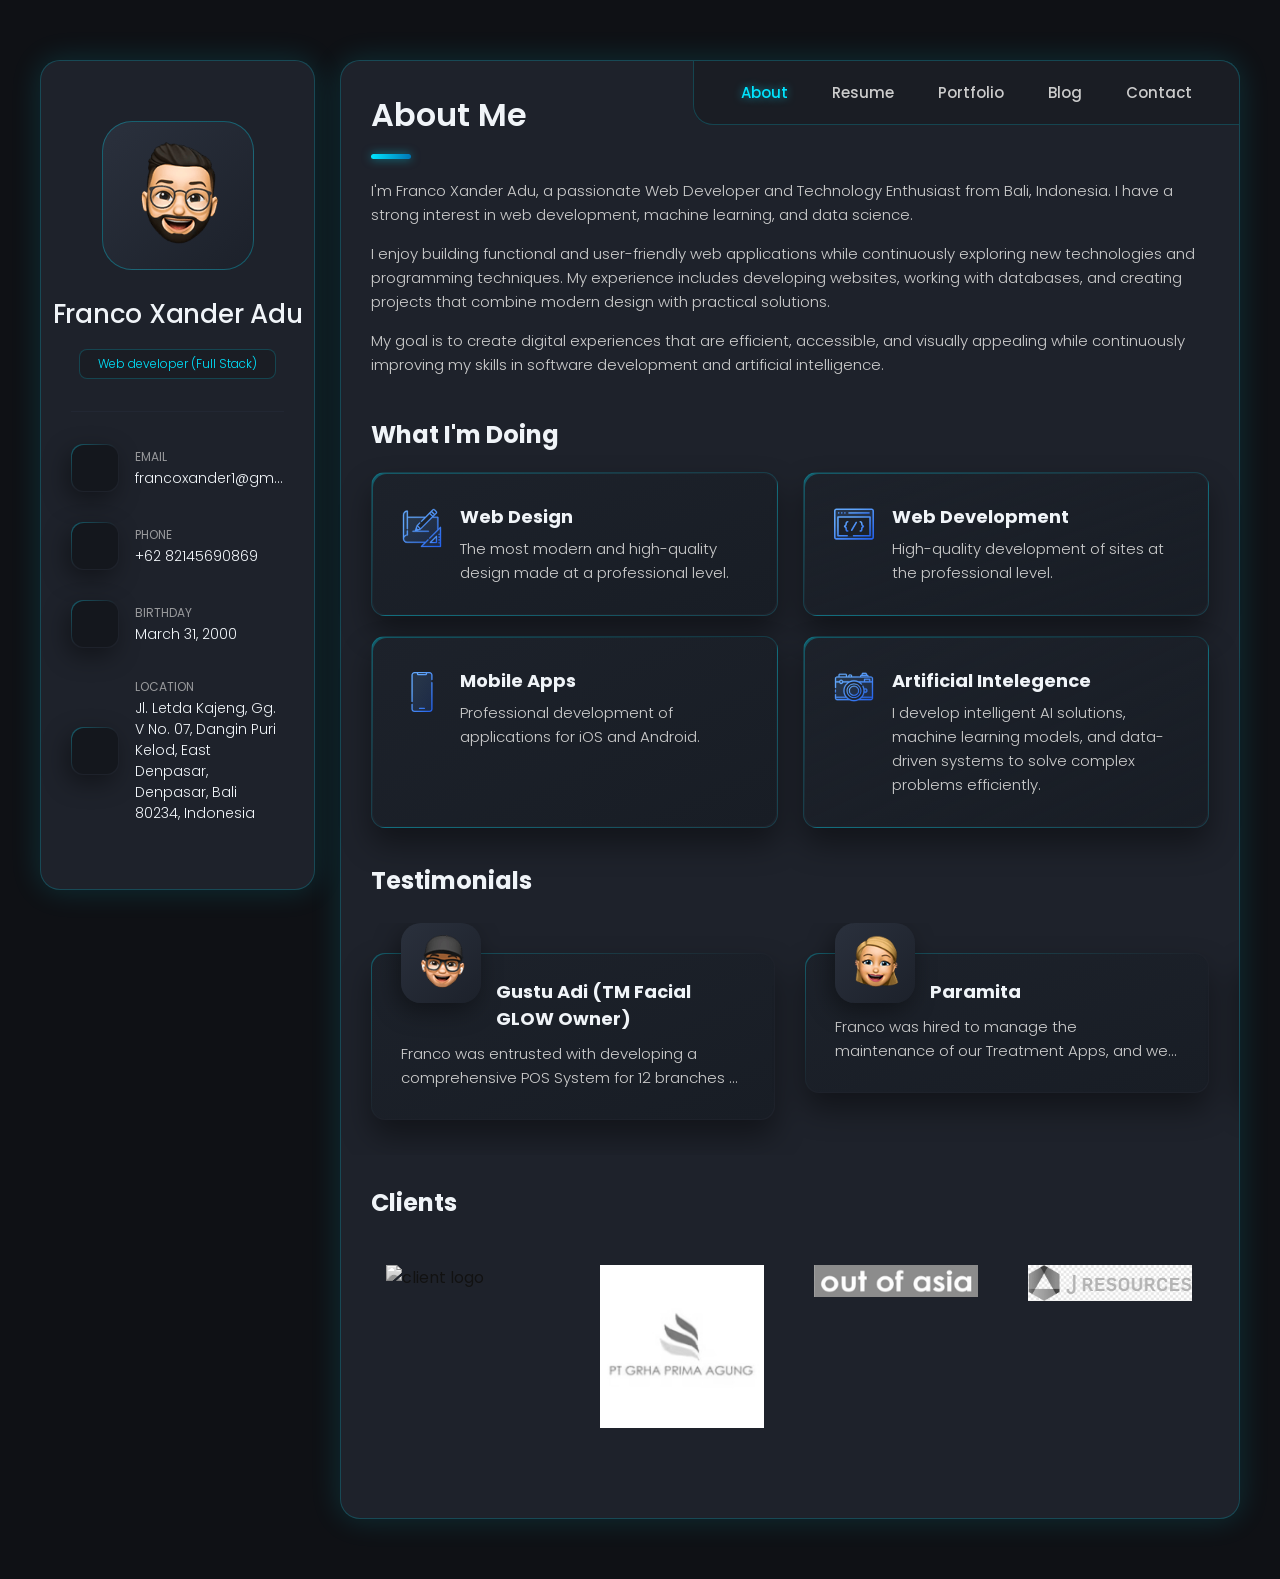
==== index.html @ e00978de "Update Update" ====
<!DOCTYPE html>
<html lang="en">

<head>
  <meta charset="UTF-8">
  <meta http-equiv="X-UA-Compatible" content="IE=edge">
  <meta name="viewport" content="width=device-width, initial-scale=1.0">
  <title>Franco Xander - Personal Portfolio</title>

  <!--
    - favicon
  -->
  <link rel="shortcut icon" href="./assets/images/logo.ico" type="image/x-icon">

  <!--
    - custom css link
  -->
  <link rel="stylesheet" href="./assets/css/style.css">

  <!--
    - google font link
  -->
  <link rel="preconnect" href="https://fonts.googleapis.com">
  <link rel="preconnect" href="https://fonts.gstatic.com" crossorigin>
  <link href="https://fonts.googleapis.com/css2?family=Poppins:wght@300;400;500;600&display=swap" rel="stylesheet">
</head>

<body>

    <!--
      - #MAIN
    -->

    <main>

        <!--
          - #SIDEBAR
        -->

        <aside class="sidebar" data-sidebar>

            <div class="sidebar-info">

                <figure class="avatar-box">
                    <img src="./assets/images/my-avatar.png" alt="Franco Xander Adu" width="80">
                </figure>

                <div class="info-content">
                    <h1 class="name" title="Richard hanrick">Franco Xander Adu</h1>

                    <p class="title">Web developer (Full Stack)</p>
                </div>

                <button class="info_more-btn" data-sidebar-btn>
                    <span>Show Contacts</span>

                    <ion-icon name="chevron-down"></ion-icon>
                </button>

            </div>

            <div class="sidebar-info_more">

                <div class="separator"></div>

                <ul class="contacts-list">

                    <li class="contact-item">

                        <div class="icon-box">
                            <ion-icon name="mail-outline"></ion-icon>
                        </div>

                        <div class="contact-info">
                            <p class="contact-title">Email</p>

                            <a href="mailto:francoxander1@gmail.com" class="contact-link">francoxander1@gmail.com</a>
                        </div>

                    </li>

                    <li class="contact-item">

                        <div class="icon-box">
                            <ion-icon name="phone-portrait-outline"></ion-icon>
                        </div>

                        <div class="contact-info">
                            <p class="contact-title">Phone</p>

                            <a href="tel:+6282145690869" class="contact-link">+62 82145690869</a>
                        </div>

                    </li>

                    <li class="contact-item">

                        <div class="icon-box">
                            <ion-icon name="calendar-outline"></ion-icon>
                        </div>

                        <div class="contact-info">
                            <p class="contact-title">Birthday</p>

                            <time datetime="2000-03-31">March 31, 2000</time>
                        </div>

                    </li>

                    <li class="contact-item">

                        <div class="icon-box">
                            <ion-icon name="location-outline"></ion-icon>
                        </div>

                        <div class="contact-info">
                            <p class="contact-title">Location</p>

                            <address>Jl. Letda Kajeng, Gg. V No. 07, Dangin Puri Kelod, East Denpasar, Denpasar, Bali 80234, Indonesia</address>
                        </div>

                    </li>

                </ul>

                <div class="separator"></div>

                <ul class="social-list">

                    <li class="social-item">
                        <a href="https://www.facebook.com/Franco Adu" class="social-link" target="_blank">
                            <ion-icon name="logo-facebook"></ion-icon>
                        </a>
                    </li>

                    <li class="social-item">
                        <a href="https://www.instagram.com/franco.xander" class="social-link" target="_blank">
                            <ion-icon name="logo-instagram"></ion-icon>
                        </a>
                    </li>

                </ul>

            </div>

        </aside>





        <!--
          - #main-content
        -->

        <div class="main-content">

            <!--
              - #NAVBAR
            -->

            <nav class="navbar">

                <ul class="navbar-list">

                    <li class="navbar-item">
                        <button class="navbar-link  active" data-nav-link>About</button>
                    </li>

                    <li class="navbar-item">
                        <button class="navbar-link" data-nav-link>Resume</button>
                    </li>

                    <li class="navbar-item">
                        <button class="navbar-link" data-nav-link>Portfolio</button>
                    </li>

                    <li class="navbar-item">
                        <button class="navbar-link" data-nav-link>Blog</button>
                    </li>

                    <li class="navbar-item">
                        <button class="navbar-link" data-nav-link>Contact</button>
                    </li>

                </ul>

            </nav>





            <!--
              - #ABOUT
            -->

            <article class="about  active" data-page="about">

                <header>
                    <h2 class="h2 article-title">About me</h2>
                </header>

                <section class="about-text">
                    <p>
                        I'm Franco Xander Adu, a passionate Web Developer and Technology Enthusiast from Bali, Indonesia.
                        I have a strong interest in web development, machine learning, and data science.
                    </p>

                    <p>
                        I enjoy building functional and user-friendly web applications while continuously exploring new technologies and programming techniques.
                        My experience includes developing websites, working with databases, and creating projects that combine modern design with practical solutions.
                    </p>

                    <p>
                        My goal is to create digital experiences that are efficient, accessible, and visually appealing
                        while continuously improving my skills in software development and artificial intelligence.
                    </p>
                </section>


                <!--
                  - service
                -->

                <section class="service">

                    <h3 class="h3 service-title">What i'm doing</h3>

                    <ul class="service-list">

                        <li class="service-item">

                            <div class="service-icon-box">
                                <img src="./assets/images/icon-design.svg
                " alt="design icon" width="40">
                            </div>

                            <div class="service-content-box">
                                <h4 class="h4 service-item-title">Web design</h4>

                                <p class="service-item-text">
                                    The most modern and high-quality design made at a professional level.
                                </p>
                            </div>

                        </li>

                        <li class="service-item">

                            <div class="service-icon-box">
                                <img src="./assets/images/icon-dev.svg" alt="Web development icon" width="40">
                            </div>

                            <div class="service-content-box">
                                <h4 class="h4 service-item-title">Web development</h4>

                                <p class="service-item-text">
                                    High-quality development of sites at the professional level.
                                </p>
                            </div>

                        </li>

                        <li class="service-item">

                            <div class="service-icon-box">
                                <img src="./assets/images/icon-app.svg" alt="mobile app icon" width="40">
                            </div>

                            <div class="service-content-box">
                                <h4 class="h4 service-item-title">Mobile apps</h4>

                                <p class="service-item-text">
                                    Professional development of applications for iOS and Android.
                                </p>
                            </div>

                        </li>

                        <li class="service-item">

                            <div class="service-icon-box">
                                <img src="./assets/images/icon-photo.svg" alt="camera icon" width="40">
                            </div>

                            <div class="service-content-box">
                                <h4 class="h4 service-item-title">Artificial Intelegence</h4>

                                <p class="service-item-text">
                                    I develop intelligent AI solutions, machine learning models, and data-driven systems to solve complex problems efficiently.
                                </p>
                            </div>

                        </li>

                    </ul>

                </section>


                <!--
                  - testimonials
                -->

                <section class="testimonials">

                    <h3 class="h3 testimonials-title">Testimonials</h3>

                    <ul class="testimonials-list has-scrollbar">

                        <li class="testimonials-item">
                            <div class="content-card" data-testimonials-item>

                                <figure class="testimonials-avatar-box">
                                    <img src="./assets/images/avatar-1.png" alt="Gustu Adi" width="60" data-testimonials-avatar>
                                </figure>

                                <h4 class="h4 testimonials-item-title" data-testimonials-title>Gustu Adi (TM Facial GLOW Owner)</h4>

                                <div class="testimonials-text" data-testimonials-text>
                                    <p>
                                        Franco was entrusted with developing a comprehensive POS System for 12 branches of TM Facial Glow and Treatme.
                                        He successfully delivered an integrated solution covering sales transactions, financial reporting, employee management, and inventory control.
                                        The system significantly improved our operational efficiency, streamlined business processes, and provided better visibility into company performance.
                                        His technical expertise, attention to detail, and commitment to understanding our business requirements made the entire development process smooth and successful.
                                    </p>
                                </div>

                            </div>
                        </li>

                        <li class="testimonials-item">
                            <div class="content-card" data-testimonials-item>

                                <figure class="testimonials-avatar-box">
                                    <img src="./assets/images/avatar-2.png" alt="Paramita" width="60" data-testimonials-avatar>
                                </figure>

                                <h4 class="h4 testimonials-item-title" data-testimonials-title>Paramita</h4>

                                <div class="testimonials-text" data-testimonials-text>
                                    <p>
                                        Franco was hired to manage the maintenance of our Treatment Apps,
                                        and we were thoroughly impressed with his performance. He possesses extensive technical expertise and
                                        remains deeply attentive to the specific needs of his clients. Beyond routine upkeep, Franco proactively optimizes system performance, ensures high availability, and resolves issues with remarkable speed. His dedication, clear communication,
                                        and meticulous attention to detail make him an exceptional partner for any software maintenance project.
                                    </p>
                                </div>

                            </div>
                        </li>

                        <li class="testimonials-item">
                            <div class="content-card" data-testimonials-item>

                                <figure class="testimonials-avatar-box">
                                    <img src="./assets/images/avatar-3.png" alt="Emily evans" width="60" data-testimonials-avatar>
                                </figure>

                                <h4 class="h4 testimonials-item-title" data-testimonials-title>Emily evans</h4>

                                <div class="testimonials-text" data-testimonials-text>
                                    <p>
                                        Richard was hired to create a corporate identity. We were very pleased with the work done. She has a
                                        lot of experience
                                        and is very concerned about the needs of client. Lorem ipsum dolor sit amet, ullamcous cididt
                                        consectetur adipiscing
                                        elit, seds do et eiusmod tempor incididunt ut laborels dolore magnarels alia.
                                    </p>
                                </div>

                            </div>
                        </li>

                        <li class="testimonials-item">
                            <div class="content-card" data-testimonials-item>

                                <figure class="testimonials-avatar-box">
                                    <img src="./assets/images/avatar-4.png" alt="Henry william" width="60" data-testimonials-avatar>
                                </figure>

                                <h4 class="h4 testimonials-item-title" data-testimonials-title>Henry william</h4>

                                <div class="testimonials-text" data-testimonials-text>
                                    <p>
                                        Richard was hired to create a corporate identity. We were very pleased with the work done. She has a
                                        lot of experience
                                        and is very concerned about the needs of client. Lorem ipsum dolor sit amet, ullamcous cididt
                                        consectetur adipiscing
                                        elit, seds do et eiusmod tempor incididunt ut laborels dolore magnarels alia.
                                    </p>
                                </div>

                            </div>
                        </li>

                    </ul>

                </section>


                <!--
                  - testimonials modal
                -->

                <div class="modal-container" data-modal-container>

                    <div class="overlay" data-overlay></div>

                    <section class="testimonials-modal">

                        <button class="modal-close-btn" data-modal-close-btn>
                            <ion-icon name="close-outline"></ion-icon>
                        </button>

                        <div class="modal-img-wrapper">
                            <figure class="modal-avatar-box">
                                <img src="./assets/images/avatar-1.png" alt="Daniel lewis" width="80" data-modal-img>
                            </figure>

                            <img src="./assets/images/icon-quote.svg" alt="quote icon">
                        </div>

                        <div class="modal-content">

                            <h4 class="h3 modal-title" data-modal-title>Daniel lewis</h4>

                            <time datetime="2025-01-01">01 January, 2025</time>

                            <div data-modal-text>
                                <p>
                                    Richard was hired to create a corporate identity. We were very pleased with the work done. She has a
                                    lot of experience
                                    and is very concerned about the needs of client. Lorem ipsum dolor sit amet, ullamcous cididt
                                    consectetur adipiscing
                                    elit, seds do et eiusmod tempor incididunt ut laborels dolore magnarels alia.
                                </p>
                            </div>

                        </div>

                    </section>

                </div>


                <!--
                  - clients
                -->

                <section class="clients">

                    <h3 class="h3 clients-title">Clients</h3>

                    <ul class="clients-list has-scrollbar">

                        <li class="clients-item">
                            <a href="#">
                                <img src="./assets/images/TMfacialglow.JPEG" alt="client logo">
                            </a>
                        </li>

                        <li class="clients-item">
                            <a href="#">
                                <img src="./assets/images/PTgrhaprimaagung.jpg" alt="client logo">
                            </a>
                        </li>

                        <li class="clients-item">
                            <a href="#">
                                <img src="./assets/images/PToutofasia.jpeg" alt="client logo">
                            </a>
                        </li>

                        <li class="clients-item">
                            <a href="#">
                                <img src="./assets/images/PTJresources.png" alt="client logo">
                            </a>
                        </li>

                        <li class="clients-item">
                            <a href="#">
                                <img src="./assets/images/tugulogo.jpg" alt="client logo">
                            </a>
                        </li>

                        <li class="clients-item">
                            <a href="#">
                                <img src="./assets/images/Daikin-Logo.png" alt="client logo">
                            </a>
                        </li>

                    </ul>

                </section>

            </article>





            <!--
              - #RESUME
            -->

            <article class="resume" data-page="resume">

                <header>
                    <h2 class="h2 article-title">Resume</h2>
                </header>

                <section class="timeline">

                    <div class="title-wrapper">
                        <div class="icon-box">
                            <ion-icon name="book-outline"></ion-icon>
                        </div>

                        <h3 class="h3">Education</h3>
                    </div>

                    <ol class="timeline-list">

                        <li class="timeline-item">

                            <h4 class="h4 timeline-item-title">Udayana University</h4>

                            <span>2025 — Present</span>

                            <p class="timeline-text">
                                Currently pursuing a Master's Degree in Information Systems and Computer Management
                                at the Faculty of Electrical Engineering, Udayana University. The program focuses on
                                advanced studies in Artificial Intelligence, Data Management, Cybersecurity,
                                Information System Design, Digital Image Processing, Information Technology Audit,
                                and other emerging technologies to address modern organizational and technological challenges.
                            </p>

                        </li>

                        <li class="timeline-item">

                            <h4 class="h4 timeline-item-title">HELP University</h4>

                            <span>2018 — 2024</span>

                            <p class="timeline-text">
                                Studied Information Systems at :contentReference[oaicite:0]{index=0}, Malaysia.
                                Focused on software development, database systems, and business information systems with additional
                                specialization in NoSQL databases such as MongoDB. Gained hands-on experience in designing,
                                managing, and optimizing document-based databases for modern web and enterprise applications
                                in an international academic environment.
                            </p>

                        </li>

                        <li class="timeline-item">

                            <h4 class="h4 timeline-item-title">Institute of Technology and Business STIKOM Bali</h4>

                            <span>2018 — 2024</span>

                            <p class="timeline-text">
                                Graduated with a Bachelor's Degree in Information Systems (International Class),
                                gaining knowledge in software development, database systems, information technology,
                                business processes, and digital transformation.
                            </p>

                        </li>

                        <li class="timeline-item">

                            <h4 class="h4 timeline-item-title">SMA Negeri 1 Kota Kupang</h4>

                            <span>2014 — 2017</span>

                            <p class="timeline-text">
                                Completed secondary education at SMA Negeri 1 Kota Kupang, building strong foundations
                                in academic disciplines and developing critical thinking and problem-solving skills.
                            </p>

                        </li>

                    </ol>

                </section>

                <section class="timeline">

                    <div class="title-wrapper">
                        <div class="icon-box">
                            <ion-icon name="book-outline"></ion-icon>
                        </div>

                        <h3 class="h3">Experience</h3>
                    </div>

                    <ol class="timeline-list">

                        <li class="timeline-item">

                            <h4 class="h4 timeline-item-title">Freelance Full-Stack Engineer</h4>

                            <span>2024 — Present</span>

                            <p class="timeline-text">
                                Developed a Point of Sale (POS) system for a beauty clinic application at Denpasar, focusing on transaction management,
                                customer data handling, appointment booking, and service tracking. The system was designed to
                                improve operational efficiency and streamline daily clinic business processes.

                                Additionally, developed a supporting data management application for IKA Foundation,
                                focusing on efficient data processing, organizational management, and digital workflow optimization.
                            </p>

                        </li>

                        <li class="timeline-item">

                            <h4 class="h4 timeline-item-title">Full Stack Developer at PT Elistec Informatika Utama</h4>

                            <span>2023 — 2025</span>

                            <p class="timeline-text">
                                Contributed to the development and enhancement of enterprise software solutions for leading national and international organizations.
                                Designed, developed, and maintained ERP Systems, POS Systems, business management applications, and industrial automation platforms.
                                Delivered technology solutions for clients including PT OOA Indonesia, MAP Club, GPA, Tugu Insurance, Prodia, JRN, Daikin, J Resources, and Jasa Raharja, supporting digital transformation, operational efficiency, and business process optimization.
                            </p>

                        </li>

                        <li class="timeline-item">

                            <h4 class="h4 timeline-item-title">IT Intern at BPBD Kota Denpasar (PUSDALOPS)</h4>

                            <span>2021 — 2022</span>

                            <p class="timeline-text">
                                Participated in the digital transformation of emergency response operations by developing
                                a fuel management application for Fire Department and BPBD operational vehicles. The system replaced conventional fuel coupons with a centralized digital solution, improving efficiency, transparency, and reporting accuracy. Additionally, maintained SQL databases for disaster response systems and environmental monitoring sensors, supporting real-time disaster management and decision-making processes.
                            </p>

                        </li>

                    </ol>

                </section>

                <section class="skill">

                    <h3 class="h3 skills-title">My skills</h3>

                    <ul class="skills-list content-card">

                        <!-- Programming Languages & Backend Frameworks -->
                        <li class="skills-item">
                            <div class="title-wrapper">
                                <h5 class="h5">PHP</h5>
                                <data value="85">85%</data>
                            </div>
                            <div class="skill-progress-bg">
                                <div class="skill-progress-fill" style="width: 85%;"></div>
                            </div>
                        </li>

                        <li class="skills-item">
                            <div class="title-wrapper">
                                <h5 class="h5">Laravel</h5>
                                <data value="80">80%</data>
                            </div>
                            <div class="skill-progress-bg">
                                <div class="skill-progress-fill" style="width: 80%;"></div>
                            </div>
                        </li>

                        <li class="skills-item">
                            <div class="title-wrapper">
                                <h5 class="h5">Python</h5>
                                <data value="90">90%</data>
                            </div>
                            <div class="skill-progress-bg">
                                <div class="skill-progress-fill" style="width: 90%;"></div>
                            </div>
                        </li>

                        <li class="skills-item">
                            <div class="title-wrapper">
                                <h5 class="h5">Java</h5>
                                <data value="85">85%</data>
                            </div>
                            <div class="skill-progress-bg">
                                <div class="skill-progress-fill" style="width: 85%;"></div>
                            </div>
                        </li>

                        <li class="skills-item">
                            <div class="title-wrapper">
                                <h5 class="h5">.NET</h5>
                                <data value="80">80%</data>
                            </div>
                            <div class="skill-progress-bg">
                                <div class="skill-progress-fill" style="width: 80%;"></div>
                            </div>
                        </li>

                        <li class="skills-item">
                            <div class="title-wrapper">
                                <h5 class="h5">.NET Core</h5>
                                <data value="85">85%</data>
                            </div>
                            <div class="skill-progress-bg">
                                <div class="skill-progress-fill" style="width: 85%;"></div>
                            </div>
                        </li>

                        <li class="skills-item">
                            <div class="title-wrapper">
                                <h5 class="h5">C++</h5>
                                <data value="65">65%</data>
                            </div>
                            <div class="skill-progress-bg">
                                <div class="skill-progress-fill" style="width: 65%;"></div>
                            </div>
                        </li>

                        <li class="skills-item">
                            <div class="title-wrapper">
                                <h5 class="h5">Node.js</h5>
                                <data value="75">75%</data>
                            </div>
                            <div class="skill-progress-bg">
                                <div class="skill-progress-fill" style="width: 75%;"></div>
                            </div>
                        </li>

                        <!-- Frontend Development -->
                        <li class="skills-item">
                            <div class="title-wrapper">
                                <h5 class="h5">HTML5 & CSS3</h5>
                                <data value="90">90%</data>
                            </div>
                            <div class="skill-progress-bg">
                                <div class="skill-progress-fill" style="width: 90%;"></div>
                            </div>
                        </li>

                        <li class="skills-item">
                            <div class="title-wrapper">
                                <h5 class="h5">JavaScript</h5>
                                <data value="85">85%</data>
                            </div>
                            <div class="skill-progress-bg">
                                <div class="skill-progress-fill" style="width: 85%;"></div>
                            </div>
                        </li>

                        <li class="skills-item">
                            <div class="title-wrapper">
                                <h5 class="h5">React</h5>
                                <data value="80">80%</data>
                            </div>
                            <div class="skill-progress-bg">
                                <div class="skill-progress-fill" style="width: 80%;"></div>
                            </div>
                        </li>
                        </li>

                        <!-- Databases -->
                        <li class="skills-item">
                            <div class="title-wrapper">
                                <h5 class="h5">MySQL</h5>
                                <data value="85">85%</data>
                            </div>
                            <div class="skill-progress-bg">
                                <div class="skill-progress-fill" style="width: 85%;"></div>
                            </div>
                        </li>

                        <li class="skills-item">
                            <div class="title-wrapper">
                                <h5 class="h5">PostgreSQL</h5>
                                <data value="80">80%</data>
                            </div>
                            <div class="skill-progress-bg">
                                <div class="skill-progress-fill" style="width: 80%;"></div>
                            </div>
                        </li>

                        <li class="skills-item">
                            <div class="title-wrapper">
                                <h5 class="h5">MongoDB</h5>
                                <data value="75">75%</data>
                            </div>
                            <div class="skill-progress-bg">
                                <div class="skill-progress-fill" style="width: 75%;"></div>
                            </div>
                        </li>

                        <!-- AI & Data Science -->
                        <li class="skills-item">
                            <div class="title-wrapper">
                                <h5 class="h5">Artificial Intelligence (AI)</h5>
                                <data value="80">80%</data>
                            </div>
                            <div class="skill-progress-bg">
                                <div class="skill-progress-fill" style="width: 80%;"></div>
                            </div>
                        </li>

                        <li class="skills-item">
                            <div class="title-wrapper">
                                <h5 class="h5">Machine Learning</h5>
                                <data value="85">85%</data>
                            </div>
                            <div class="skill-progress-bg">
                                <div class="skill-progress-fill" style="width: 85%;"></div>
                            </div>
                        </li>

                        <li class="skills-item">
                            <div class="title-wrapper">
                                <h5 class="h5">Deep Learning</h5>
                                <data value="75">75%</data>
                            </div>
                            <div class="skill-progress-bg">
                                <div class="skill-progress-fill" style="width: 75%;"></div>
                            </div>
                        </li>

                        <li class="skills-item">
                            <div class="title-wrapper">
                                <h5 class="h5">Data Science</h5>
                                <data value="80">80%</data>
                            </div>
                            <div class="skill-progress-bg">
                                <div class="skill-progress-fill" style="width: 80%;"></div>
                            </div>
                        </li>

                        <li class="skills-item">
                            <div class="title-wrapper">
                                <h5 class="h5">Cloud Computing</h5>
                                <data value="75">75%</data>
                            </div>
                            <div class="skill-progress-bg">
                                <div class="skill-progress-fill" style="width: 75%;"></div>
                            </div>
                        </li>

                    </ul>

                </section>

            </article>





            <!--
              - #PORTFOLIO
            -->

            <article class="portfolio" data-page="portfolio">

                <header>
                    <h2 class="h2 article-title">Portfolio</h2>
                </header>

                <section class="projects">

                    <ul class="filter-list">

                        <li class="filter-item">
                            <button class="active" data-filter-btn>All</button>
                        </li>

                        <li class="filter-item">
                            <button data-filter-btn>Web design</button>
                        </li>

                        <li class="filter-item">
                            <button data-filter-btn>Applications</button>
                        </li>

                        <li class="filter-item">
                            <button data-filter-btn>Web development</button>
                        </li>

                    </ul>

                    <div class="filter-select-box">

                        <button class="filter-select" data-select>

                            <div class="select-value" data-selecct-value>Select category</div>

                            <div class="select-icon">
                                <ion-icon name="chevron-down"></ion-icon>
                            </div>

                        </button>

                        <ul class="select-list">

                            <li class="select-item">
                                <button data-select-item>All</button>
                            </li>

                            <li class="select-item">
                                <button data-select-item>Web design</button>
                            </li>

                            <li class="select-item">
                                <button data-select-item>Applications</button>
                            </li>

                            <li class="select-item">
                                <button data-select-item>Web development</button>
                            </li>

                        </ul>

                    </div>

                    <ul class="project-list">

                        <li class="project-item active" data-filter-item data-category="web development">
                            <a href="javascript:void(0);" onclick="openImage('./assets/images/project-1.png')">
                                <figure class="project-img">
                                    <div class="project-item-icon-box">
                                        <ion-icon name="eye-outline"></ion-icon>
                                    </div>
                                    <img src="./assets/images/project-1.png" alt="Data Pegawai Perpustakaan" loading="lazy">
                                </figure>

                                <h3 class="project-title">Data Pegawai Perpustakaan (2026)</h3>
                                <p class="project-category">Web development</p>
                            </a>
                        </li>

                        <li class="project-item active" data-filter-item data-category="web development">
                            <a href="javascript:void(0);" onclick="openImage('./assets/images/project-2.png')">
                                <figure class="project-img">
                                    <div class="project-item-icon-box">
                                        <ion-icon name="eye-outline"></ion-icon>
                                    </div>
                                    <img src="./assets/images/project-2.png" alt="finance" loading="lazy">
                                </figure>

                                <h3 class="project-title">ERP System Klinik Kecantikan TM Facial Glow</h3>
                                <p class="project-category">Web development</p>
                            </a>
                        </li>

                        <li class="project-item  active" data-filter-item data-category="web design">
                            <a href="#">

                                <figure class="project-img">
                                    <div class="project-item-icon-box">
                                        <ion-icon name="eye-outline"></ion-icon>
                                    </div>

                                    <img src="./assets/images/project-3.jpg" alt="fundo" loading="lazy">
                                </figure>

                                <h3 class="project-title">Fundo</h3>

                                <p class="project-category">Web design</p>

                            </a>
                        </li>

                        <li class="project-item  active" data-filter-item data-category="applications">
                            <a href="#">

                                <figure class="project-img">
                                    <div class="project-item-icon-box">
                                        <ion-icon name="eye-outline"></ion-icon>
                                    </div>

                                    <img src="./assets/images/project-4.png" alt="brawlhalla" loading="lazy">
                                </figure>

                                <h3 class="project-title">Brawlhalla</h3>

                                <p class="project-category">Applications</p>

                            </a>
                        </li>

                        <li class="project-item  active" data-filter-item data-category="web design">
                            <a href="#">

                                <figure class="project-img">
                                    <div class="project-item-icon-box">
                                        <ion-icon name="eye-outline"></ion-icon>
                                    </div>

                                    <img src="./assets/images/project-5.png" alt="dsm." loading="lazy">
                                </figure>

                                <h3 class="project-title">DSM.</h3>

                                <p class="project-category">Web design</p>

                            </a>
                        </li>

                        <li class="project-item  active" data-filter-item data-category="web design">
                            <a href="#">

                                <figure class="project-img">
                                    <div class="project-item-icon-box">
                                        <ion-icon name="eye-outline"></ion-icon>
                                    </div>

                                    <img src="./assets/images/project-6.png" alt="metaspark" loading="lazy">
                                </figure>

                                <h3 class="project-title">MetaSpark</h3>

                                <p class="project-category">Web design</p>

                            </a>
                        </li>

                        <li class="project-item  active" data-filter-item data-category="web development">
                            <a href="#">

                                <figure class="project-img">
                                    <div class="project-item-icon-box">
                                        <ion-icon name="eye-outline"></ion-icon>
                                    </div>

                                    <img src="./assets/images/project-7.png" alt="summary" loading="lazy">
                                </figure>

                                <h3 class="project-title">Summary</h3>

                                <p class="project-category">Web development</p>

                            </a>
                        </li>

                        <li class="project-item  active" data-filter-item data-category="applications">
                            <a href="#">

                                <figure class="project-img">
                                    <div class="project-item-icon-box">
                                        <ion-icon name="eye-outline"></ion-icon>
                                    </div>

                                    <img src="./assets/images/project-8.jpg" alt="task manager" loading="lazy">
                                </figure>

                                <h3 class="project-title">Task Manager</h3>

                                <p class="project-category">Applications</p>

                            </a>
                        </li>

                        <li class="project-item  active" data-filter-item data-category="web development">
                            <a href="#">

                                <figure class="project-img">
                                    <div class="project-item-icon-box">
                                        <ion-icon name="eye-outline"></ion-icon>
                                    </div>

                                    <img src="./assets/images/project-9.png" alt="arrival" loading="lazy">
                                </figure>

                                <h3 class="project-title">Arrival</h3>

                                <p class="project-category">Web development</p>

                            </a>
                        </li>

                    </ul>

                </section>

            </article>





            <!--
              - #BLOG
            -->

            <article class="blog" data-page="blog">

                <header>
                    <h2 class="h2 article-title">Blog</h2>
                </header>

                <section class="blog-posts">

                    <ul class="blog-posts-list">

                        <li class="blog-post-item">
                            <a href="#">

                                <figure class="blog-banner-box">
                                    <img src="./assets/images/blog-1.jpg" alt="Design conferences in 2022" loading="lazy">
                                </figure>

                                <div class="blog-content">

                                    <div class="blog-meta">
                                        <p class="blog-category">Design</p>

                                        <span class="dot"></span>

                                        <time datetime="2022-02-23">Fab 23, 2022</time>
                                    </div>

                                    <h3 class="h3 blog-item-title">Design conferences in 2022</h3>

                                    <p class="blog-text">
                                        Veritatis et quasi architecto beatae vitae dicta sunt, explicabo.
                                    </p>

                                </div>

                            </a>
                        </li>

                        <li class="blog-post-item">
                            <a href="#">

                                <figure class="blog-banner-box">
                                    <img src="./assets/images/blog-2.jpg" alt="Best fonts every designer" loading="lazy">
                                </figure>

                                <div class="blog-content">

                                    <div class="blog-meta">
                                        <p class="blog-category">Design</p>

                                        <span class="dot"></span>

                                        <time datetime="2022-02-23">Fab 23, 2022</time>
                                    </div>

                                    <h3 class="h3 blog-item-title">Best fonts every designer</h3>

                                    <p class="blog-text">
                                        Sed ut perspiciatis, nam libero tempore, cum soluta nobis est eligendi.
                                    </p>

                                </div>

                            </a>
                        </li>

                        <li class="blog-post-item">
                            <a href="#">

                                <figure class="blog-banner-box">
                                    <img src="./assets/images/blog-3.jpg" alt="Design digest #80" loading="lazy">
                                </figure>

                                <div class="blog-content">

                                    <div class="blog-meta">
                                        <p class="blog-category">Design</p>

                                        <span class="dot"></span>

                                        <time datetime="2022-02-23">Fab 23, 2022</time>
                                    </div>

                                    <h3 class="h3 blog-item-title">Design digest #80</h3>

                                    <p class="blog-text">
                                        Excepteur sint occaecat cupidatat no proident, quis nostrum exercitationem ullam corporis suscipit.
                                    </p>

                                </div>

                            </a>
                        </li>

                        <li class="blog-post-item">
                            <a href="#">

                                <figure class="blog-banner-box">
                                    <img src="./assets/images/blog-4.jpg" alt="UI interactions of the week" loading="lazy">
                                </figure>

                                <div class="blog-content">

                                    <div class="blog-meta">
                                        <p class="blog-category">Design</p>

                                        <span class="dot"></span>

                                        <time datetime="2022-02-23">Fab 23, 2022</time>
                                    </div>

                                    <h3 class="h3 blog-item-title">UI interactions of the week</h3>

                                    <p class="blog-text">
                                        Enim ad minim veniam, consectetur adipiscing elit, quis nostrud exercitation ullamco laboris nisi.
                                    </p>

                                </div>

                            </a>
                        </li>

                        <li class="blog-post-item">
                            <a href="#">

                                <figure class="blog-banner-box">
                                    <img src="./assets/images/blog-5.jpg" alt="The forgotten art of spacing" loading="lazy">
                                </figure>

                                <div class="blog-content">

                                    <div class="blog-meta">
                                        <p class="blog-category">Design</p>

                                        <span class="dot"></span>

                                        <time datetime="2022-02-23">Fab 23, 2022</time>
                                    </div>

                                    <h3 class="h3 blog-item-title">The forgotten art of spacing</h3>

                                    <p class="blog-text">
                                        Maxime placeat, sed do eiusmod tempor incididunt ut labore et dolore magna aliqua.
                                    </p>

                                </div>

                            </a>
                        </li>

                        <li class="blog-post-item">
                            <a href="#">

                                <figure class="blog-banner-box">
                                    <img src="./assets/images/blog-6.jpg" alt="Design digest #79" loading="lazy">
                                </figure>

                                <div class="blog-content">

                                    <div class="blog-meta">
                                        <p class="blog-category">Design</p>

                                        <span class="dot"></span>

                                        <time datetime="2022-02-23">Fab 23, 2022</time>
                                    </div>

                                    <h3 class="h3 blog-item-title">Design digest #79</h3>

                                    <p class="blog-text">
                                        Optio cumque nihil impedit uo minus quod maxime placeat, velit esse cillum.
                                    </p>

                                </div>

                            </a>
                        </li>

                    </ul>

                </section>

            </article>





            <!--
              - #CONTACT
            -->

            <article class="contact" data-page="contact">

                <header>
                    <h2 class="h2 article-title">Contact</h2>
                </header>

                <section class="mapbox" data-mapbox>
                    <figure>
                        <iframe src="https://www.google.com/maps/embed?pb=!1m18!1m12!1m3!1d199666.5651251294!2d-121.58334177520186!3d38.56165006739519!2m3!1f0!2f0!3f0!3m2!1i1024!2i768!4f13.1!3m3!1m2!1s0x809ac672b28397f9%3A0x921f6aaa74197fdb!2sSacramento%2C%20CA%2C%20USA!5e0!3m2!1sen!2sbd!4v1647608789441!5m2!1sen!2sbd"
                                width="400" height="300" loading="lazy"></iframe>
                    </figure>
                </section>

                <section class="contact-form">

                    <h3 class="h3 form-title">Contact Form</h3>

                    <form action="#" class="form" data-form>

                        <div class="input-wrapper">
                            <input type="text" name="fullname" class="form-input" placeholder="Full name" required data-form-input>

                            <input type="email" name="email" class="form-input" placeholder="Email address" required data-form-input>
                        </div>

                        <textarea name="message" class="form-input" placeholder="Your Message" required data-form-input></textarea>

                        <button class="form-btn" type="submit" disabled data-form-btn>
                            <ion-icon name="paper-plane"></ion-icon>
                            <span>Send Message</span>
                        </button>

                    </form>

                </section>

            </article>

        </div>

    </main>


    <!--
      - custom open close image
    -->
    <div id="imageModal" class="image-modal" onclick="closeImage()">
        <span class="close-image">&times;</span>
        <img id="modalImage" src="" alt="Project Preview">
    </div>


    <!--
      - custom js link
    -->
    <script src="./assets/js/script.js"></script>

    <!--
      - ionicon link
    -->
    <script type="module" src="https://unpkg.com/ionicons@5.5.2/dist/ionicons/ionicons.esm.js"></script>
    <script nomodule src="https://unpkg.com/ionicons@5.5.2/dist/ionicons/ionicons.js"></script>

</body>

</html>
---- assets/css/style.css ----
/*-----------------------------------*\
  #style.css - Dark Cyan Tech Theme
\*-----------------------------------*/

/*-----------------------------------*\
  #CUSTOM PROPERTY
\*-----------------------------------*/

:root {
    /**
   * colors
   */
    /* gradient cyan */
    --bg-gradient-onyx: linear-gradient( to bottom right, hsl(220, 18%, 20%) 3%, hsl(220, 20%, 14%) 97% );
    --bg-gradient-jet: linear-gradient( to bottom right, hsla(220, 18%, 16%, 0.5) 0%, hsla(220, 20%, 10%, 0) 100% ), hsl(220, 20%, 12%);
    --bg-gradient-yellow-1: linear-gradient( to bottom right, #00E5FF 0%, rgba(0, 119, 182, 0) 50% );
    --bg-gradient-yellow-2: linear-gradient( 135deg, rgba(0, 229, 255, 0.25) 0%, rgba(0, 119, 182, 0) 59.86% ), #1E222B;
    --border-gradient-onyx: linear-gradient( to bottom right, rgba(0, 229, 255, 0.3) 0%, rgba(0, 229, 255, 0) 50% );
    --text-gradient-yellow: linear-gradient( to right, #00E5FF, #0077B6 );
    /* solid */
    --jet: #222733;
    --onyx: #1A1D24;
    --eerie-black-1: #14171D;
    --eerie-black-2: #1E222B;
    --smoky-black: #0F1115;
    --white-1: #FFFFFF;
    --white-2: #F0F4F8;
    --orange-yellow-crayola: #00E5FF; /* Utama: Cyan Cerah */
    --vegas-gold: #00B4D8;
    --light-gray: #CCCCCC;
    --light-gray-70: rgba(204, 204, 204, 0.7);
    --bittersweet-shimmer: #FF4D4D;
    /**
   * typography
   */
    --ff-poppins: 'Poppins', sans-serif;
    --fs-1: 24px;
    --fs-2: 18px;
    --fs-3: 17px;
    --fs-4: 16px;
    --fs-5: 15px;
    --fs-6: 14px;
    --fs-7: 13px;
    --fs-8: 11px;
    --fw-300: 300;
    --fw-400: 400;
    --fw-500: 500;
    --fw-600: 600;
    /**
   * shadow & glow
   */
    --shadow-1: -4px 8px 24px rgba(0, 0, 0, 0.4);
    --shadow-2: 0 16px 30px rgba(0, 0, 0, 0.4);
    --shadow-3: 0 0 20px rgba(0, 229, 255, 0.2);
    --shadow-4: 0 25px 50px rgba(0, 0, 0, 0.3);
    --shadow-5: 0 0 30px rgba(0, 229, 255, 0.15);
    /**
   * transition
   */
    --transition-1: 0.25s ease;
    --transition-2: 0.5s ease-in-out;
}


/*-----------------------------------*\
  #RESET
\*-----------------------------------*/

*, *::before, *::after {
    margin: 0;
    padding: 0;
    box-sizing: border-box;
}

a {
    text-decoration: none;
}

li {
    list-style: none;
}

img, ion-icon, a, button, time, span {
    display: block;
}

button {
    font: inherit;
    background: none;
    border: none;
    text-align: left;
    cursor: pointer;
}

input, textarea {
    display: block;
    width: 100%;
    background: none;
    font: inherit;
}

::selection {
    background: var(--orange-yellow-crayola);
    color: var(--smoky-black);
}

:focus {
    outline-color: var(--orange-yellow-crayola);
}

html {
    font-family: var(--ff-poppins);
}

body {
    background: var(--smoky-black);
}


/*-----------------------------------*\
  #REUSED STYLE
\*-----------------------------------*/

.sidebar,
article {
    background: var(--eerie-black-2);
    border: 1px solid rgba(0, 229, 255, 0.2);
    border-radius: 20px;
    padding: 15px;
    box-shadow: var(--shadow-5);
    z-index: 1;
}

.separator {
    width: 100%;
    height: 1px;
    background: var(--jet);
    margin: 16px 0;
}

.icon-box {
    position: relative;
    background: var(--border-gradient-onyx);
    width: 30px;
    height: 30px;
    border-radius: 8px;
    display: flex;
    justify-content: center;
    align-items: center;
    font-size: 16px;
    color: var(--orange-yellow-crayola);
    box-shadow: var(--shadow-1);
    z-index: 1;
}

    .icon-box::before {
        content: "";
        position: absolute;
        inset: 1px;
        background: var(--eerie-black-1);
        border-radius: inherit;
        z-index: -1;
    }

    .icon-box ion-icon {
        --ionicon-stroke-width: 35px;
    }

article {
    display: none;
}

    article.active {
        display: block;
        animation: fade 0.5s ease backwards;
    }

@keyframes fade {
    0% {
        opacity: 0;
    }

    100% {
        opacity: 1;
    }
}

.h2,
.h3,
.h4,
.h5 {
    color: var(--white-2);
    text-transform: capitalize;
}

.h2 {
    font-size: var(--fs-1);
}

.h3 {
    font-size: var(--fs-2);
}

.h4 {
    font-size: var(--fs-4);
}

.h5 {
    font-size: var(--fs-7);
    font-weight: var(--fw-500);
}

.article-title {
    position: relative;
    padding-bottom: 7px;
}

    .article-title::after {
        content: "";
        position: absolute;
        bottom: 0;
        left: 0;
        width: 30px;
        height: 3px;
        background: var(--text-gradient-yellow);
        border-radius: 3px;
        box-shadow: 0 0 10px rgba(0, 229, 255, 0.5);
    }

.has-scrollbar::-webkit-scrollbar {
    width: 5px;
    height: 5px;
}

.has-scrollbar::-webkit-scrollbar-track {
    background: var(--onyx);
    border-radius: 5px;
}

.has-scrollbar::-webkit-scrollbar-thumb {
    background: var(--orange-yellow-crayola);
    border-radius: 5px;
}

.has-scrollbar::-webkit-scrollbar-button {
    width: 20px;
}

.content-card {
    position: relative;
    background: var(--border-gradient-onyx);
    padding: 15px;
    padding-top: 45px;
    border-radius: 14px;
    box-shadow: var(--shadow-2);
    cursor: pointer;
    z-index: 1;
}

    .content-card::before {
        content: "";
        position: absolute;
        inset: 1px;
        background: var(--bg-gradient-jet);
        border-radius: inherit;
        z-index: -1;
    }


/*-----------------------------------*\
  #MAIN
\*-----------------------------------*/

main {
    margin: 15px 12px;
    margin-bottom: 75px;
    min-width: 259px;
}


/*-----------------------------------*\
  #SIDEBAR
\*-----------------------------------*/

.sidebar {
    margin-bottom: 15px;
    max-height: 112px;
    overflow: hidden;
    transition: var(--transition-2);
}

    .sidebar.active {
        max-height: 405px;
    }

.sidebar-info {
    position: relative;
    display: flex;
    justify-content: flex-start;
    align-items: center;
    gap: 15px;
}

.avatar-box {
    background: var(--bg-gradient-onyx);
    border-radius: 20px;
    border: 1px solid rgba(0, 229, 255, 0.3);
}

.info-content .name {
    color: var(--white-2);
    font-size: var(--fs-3);
    font-weight: var(--fw-500);
    letter-spacing: -0.25px;
    margin-bottom: 10px;
}

.info-content .title {
    color: var(--orange-yellow-crayola);
    background: var(--onyx);
    font-size: var(--fs-8);
    font-weight: var(--fw-300);
    width: max-content;
    padding: 3px 12px;
    border-radius: 8px;
    border: 1px solid rgba(0, 229, 255, 0.2);
}

.info_more-btn {
    position: absolute;
    top: -15px;
    right: -15px;
    border-radius: 0 15px;
    font-size: 13px;
    color: var(--orange-yellow-crayola);
    background: var(--border-gradient-onyx);
    padding: 10px;
    box-shadow: var(--shadow-2);
    transition: var(--transition-1);
    z-index: 1;
}

    .info_more-btn::before {
        content: "";
        position: absolute;
        inset: 1px;
        border-radius: inherit;
        background: var(--bg-gradient-jet);
        transition: var(--transition-1);
        z-index: -1;
    }

    .info_more-btn:hover,
    .info_more-btn:focus {
        background: var(--bg-gradient-yellow-1);
    }

        .info_more-btn:hover::before,
        .info_more-btn:focus::before {
            background: var(--bg-gradient-yellow-2);
        }

    .info_more-btn span {
        display: none;
    }

.sidebar-info_more {
    opacity: 0;
    visibility: hidden;
    transition: var(--transition-2);
}

.sidebar.active .sidebar-info_more {
    opacity: 1;
    visibility: visible;
}

.contacts-list {
    display: grid;
    grid-template-columns: 1fr;
    gap: 16px;
}

.contact-item {
    min-width: 100%;
    display: flex;
    align-items: center;
    gap: 16px;
}

.contact-info {
    max-width: calc(100% - 46px);
    width: calc(100% - 46px);
}

.contact-title {
    color: var(--light-gray-70);
    font-size: var(--fs-8);
    text-transform: uppercase;
    margin-bottom: 2px;
}

.contact-info :is(.contact-link, time, address) {
    color: var(--white-2);
    font-size: var(--fs-7);
}

.contact-info address {
    font-style: normal;
}

.social-list {
    display: flex;
    justify-content: flex-start;
    align-items: center;
    gap: 15px;
    padding-bottom: 4px;
    padding-left: 7px;
}

.social-item .social-link {
    color: var(--light-gray-70);
    font-size: 18px;
}

    .social-item .social-link:hover {
        color: var(--orange-yellow-crayola);
    }


/*-----------------------------------*\
  #NAVBAR
\*-----------------------------------*/

.navbar {
    position: fixed;
    bottom: 0;
    left: 0;
    width: 100%;
    background: rgba(26, 29, 36, 0.85);
    backdrop-filter: blur(10px);
    border: 1px solid rgba(0, 229, 255, 0.2);
    border-radius: 12px 12px 0 0;
    box-shadow: var(--shadow-2);
    z-index: 5;
}

.navbar-list {
    display: flex;
    flex-wrap: wrap;
    justify-content: center;
    align-items: center;
    padding: 0 10px;
}

.navbar-link {
    color: var(--light-gray);
    font-size: var(--fs-8);
    padding: 20px 7px;
    transition: color var(--transition-1);
}

    .navbar-link:hover,
    .navbar-link:focus {
        color: var(--light-gray-70);
    }

    .navbar-link.active {
        color: var(--orange-yellow-crayola);
        text-shadow: 0 0 8px rgba(0, 229, 255, 0.6);
    }


/*-----------------------------------*\
  #ABOUT
\*-----------------------------------*/

.about .article-title {
    margin-bottom: 15px;
}

.about-text {
    color: var(--light-gray);
    font-size: var(--fs-6);
    font-weight: var(--fw-300);
    line-height: 1.6;
}

    .about-text p {
        margin-bottom: 15px;
    }


/**
 * #service 
 */

.service {
    margin-bottom: 35px;
}

.service-title {
    margin-bottom: 20px;
}

.service-list {
    display: grid;
    grid-template-columns: 1fr;
    gap: 20px;
}

.service-item {
    position: relative;
    background: var(--border-gradient-onyx);
    padding: 20px;
    border-radius: 14px;
    border: 1px solid rgba(0, 229, 255, 0.15);
    box-shadow: var(--shadow-2);
    z-index: 1;
}

    .service-item::before {
        content: "";
        position: absolute;
        inset: 1px;
        background: var(--bg-gradient-jet);
        border-radius: inherit;
        z-index: -1;
    }

.service-icon-box {
    margin-bottom: 10px;
}

    .service-icon-box img {
        margin: auto;
    }

.service-content-box {
    text-align: center;
}

.service-item-title {
    margin-bottom: 7px;
}

.service-item-text {
    color: var(--light-gray);
    font-size: var(--fs-6);
    font-weight: var(--fw-300);
    line-height: 1.6;
}


/**
 * #testimonials 
 */

.testimonials {
    margin-bottom: 30px;
}

.testimonials-title {
    margin-bottom: 20px;
}

.testimonials-list {
    display: flex;
    justify-content: flex-start;
    align-items: flex-start;
    gap: 15px;
    margin: 0 -15px;
    padding: 25px 15px;
    padding-bottom: 35px;
    overflow-x: auto;
    scroll-behavior: smooth;
    overscroll-behavior-inline: contain;
    scroll-snap-type: inline mandatory;
}

.testimonials-item {
    min-width: 100%;
    scroll-snap-align: center;
}

.testimonials-avatar-box {
    position: absolute;
    top: 0;
    left: 0;
    transform: translate(15px, -25px);
    background: var(--bg-gradient-onyx);
    border-radius: 14px;
    box-shadow: var(--shadow-1);
}

.testimonials-item-title {
    margin-bottom: 7px;
}

.testimonials-text {
    color: var(--light-gray);
    font-size: var(--fs-6);
    font-weight: var(--fw-300);
    line-height: 1.6;
    display: -webkit-box;
    line-clamp: 4;
    -webkit-line-clamp: 4;
    -webkit-box-orient: vertical;
    overflow: hidden;
}


/**
 * #testimonials-modal
 */

.modal-container {
    position: fixed;
    top: 0;
    left: 0;
    width: 100%;
    height: 100%;
    display: flex;
    justify-content: center;
    align-items: center;
    overflow-y: auto;
    overscroll-behavior: contain;
    z-index: 20;
    pointer-events: none;
    visibility: hidden;
}

    .modal-container::-webkit-scrollbar {
        display: none;
    }

    .modal-container.active {
        pointer-events: all;
        visibility: visible;
    }

.overlay {
    position: fixed;
    top: 0;
    left: 0;
    width: 100%;
    height: 100vh;
    background: hsl(0, 0%, 5%);
    opacity: 0;
    visibility: hidden;
    pointer-events: none;
    z-index: 1;
    transition: var(--transition-1);
}

    .overlay.active {
        opacity: 0.8;
        visibility: visible;
        pointer-events: all;
    }

.testimonials-modal {
    background: var(--eerie-black-2);
    position: relative;
    padding: 15px;
    margin: 15px 12px;
    border: 1px solid rgba(0, 229, 255, 0.2);
    border-radius: 14px;
    box-shadow: var(--shadow-5);
    transform: scale(1.2);
    opacity: 0;
    transition: var(--transition-1);
    z-index: 2;
}

.modal-container.active .testimonials-modal {
    transform: scale(1);
    opacity: 1;
}

.modal-close-btn {
    position: absolute;
    top: 15px;
    right: 15px;
    background: var(--onyx);
    border-radius: 8px;
    width: 32px;
    height: 32px;
    display: flex;
    justify-content: center;
    align-items: center;
    color: var(--white-2);
    font-size: 18px;
    opacity: 0.7;
}

    .modal-close-btn:hover,
    .modal-close-btn:focus {
        opacity: 1;
        color: var(--orange-yellow-crayola);
    }

    .modal-close-btn ion-icon {
        --ionicon-stroke-width: 50px;
    }

.modal-avatar-box {
    background: var(--bg-gradient-onyx);
    width: max-content;
    border-radius: 14px;
    margin-bottom: 15px;
    box-shadow: var(--shadow-2);
}

.modal-img-wrapper > img {
    display: none;
}

.modal-title {
    margin-bottom: 4px;
}

.modal-content time {
    font-size: var(--fs-6);
    color: var(--light-gray-70);
    font-weight: var(--fw-300);
    margin-bottom: 10px;
}

.modal-content p {
    color: var(--light-gray);
    font-size: var(--fs-6);
    font-weight: var(--fw-300);
    line-height: 1.6;
}


/**
 * #clients 
 */

.clients {
    margin-bottom: 15px;
}

.clients-list {
    display: flex;
    justify-content: flex-start;
    align-items: flex-start;
    gap: 15px;
    margin: 0 -15px;
    padding: 25px;
    padding-bottom: 25px;
    overflow-x: auto;
    scroll-behavior: smooth;
    overscroll-behavior-inline: contain;
    scroll-snap-type: inline mandatory;
    scroll-padding-inline: 25px;
}

.clients-item {
    min-width: 50%;
    scroll-snap-align: start;
}

    .clients-item img {
        width: 100%;
        filter: grayscale(1);
        transition: var(--transition-1);
    }

        .clients-item img:hover {
            filter: grayscale(0);
        }


/*-----------------------------------*\
  #RESUME
\*-----------------------------------*/

.article-title {
    margin-bottom: 30px;
}

.timeline {
    margin-bottom: 30px;
}

    .timeline .title-wrapper {
        display: flex;
        align-items: center;
        gap: 15px;
        margin-bottom: 25px;
    }

.timeline-list {
    font-size: var(--fs-6);
    margin-left: 45px;
}

.timeline-item {
    position: relative;
}

    .timeline-item:not(:last-child) {
        margin-bottom: 20px;
    }

.timeline-item-title {
    font-size: var(--fs-6);
    line-height: 1.3;
    margin-bottom: 7px;
}

.timeline-list span {
    color: var(--vegas-gold);
    font-weight: var(--fw-400);
    line-height: 1.6;
}

.timeline-item:not(:last-child)::before {
    content: "";
    position: absolute;
    top: -25px;
    left: -30px;
    width: 1px;
    height: calc(100% + 50px);
    background: var(--jet);
}

.timeline-item::after {
    content: "";
    position: absolute;
    top: 5px;
    left: -33px;
    height: 6px;
    width: 6px;
    background: var(--text-gradient-yellow);
    border-radius: 50%;
    box-shadow: 0 0 8px rgba(0, 229, 255, 0.8);
}

.timeline-text {
    color: var(--light-gray);
    font-weight: var(--fw-300);
    line-height: 1.6;
}

.skills-title {
    margin-bottom: 20px;
}

.skills-list {
    padding: 20px;
}

.skills-item:not(:last-child) {
    margin-bottom: 15px;
}

.skill .title-wrapper {
    display: flex;
    align-items: center;
    gap: 5px;
    margin-bottom: 8px;
}

    .skill .title-wrapper data {
        color: var(--light-gray);
        font-size: var(--fs-7);
        font-weight: var(--fw-300);
    }

.skill-progress-bg {
    background: var(--jet);
    width: 100%;
    height: 8px;
    border-radius: 10px;
}

.skill-progress-fill {
    background: var(--text-gradient-yellow);
    height: 100%;
    border-radius: inherit;
    box-shadow: 0 0 10px rgba(0, 229, 255, 0.5);
}


/*-----------------------------------*\
  #PORTFOLIO
\*-----------------------------------*/

/* Filter Select (Tampilan Mobile Dropdown) */
.filter-list {
    display: none;
}

.filter-select-box {
    position: relative;
    margin-bottom: 25px;
}

.filter-select {
    background: var(--eerie-black-2);
    color: var(--light-gray);
    display: flex;
    justify-content: space-between;
    align-items: center;
    width: 100%;
    padding: 12px 16px;
    border: 1px solid var(--jet);
    border-radius: 14px;
    font-size: var(--fs-6);
    font-weight: var(--fw-300);
    cursor: pointer;
}

    .filter-select.active .select-icon {
        transform: rotate(0.5turn);
    }

.select-list {
    background: var(--eerie-black-2);
    position: absolute;
    top: calc(100% + 6px);
    width: 100%;
    padding: 6px;
    border: 1px solid var(--jet);
    border-radius: 14px;
    z-index: 10;
    opacity: 0;
    visibility: hidden;
    pointer-events: none;
    transition: 0.15s ease-in-out;
}

.filter-select.active + .select-list {
    opacity: 1;
    visibility: visible;
    pointer-events: all;
}

.select-item button {
    background: var(--eerie-black-2);
    color: var(--light-gray);
    font-size: var(--fs-6);
    font-weight: var(--fw-300);
    text-transform: capitalize;
    width: 100%;
    padding: 8px 10px;
    border: none;
    border-radius: 8px;
    text-align: left;
    cursor: pointer;
    transition: background var(--transition-1, 0.2s ease);
}

    .select-item button:hover {
        background: hsl(240, 2%, 20%);
    }

/* Grid Daftar Proyek */
.project-list {
    display: grid;
    /* Otomatis membagi kolom di layar lebar tanpa merusak tampilan HP */
    grid-template-columns: repeat(auto-fill, minmax(260px, 1fr));
    gap: 30px;
    margin-bottom: 10px;
    padding: 0;
    list-style: none;
}

.project-item {
    display: none;
}

    .project-item.active {
        display: block;
        animation: scaleUp 0.25s ease forwards;
    }

@keyframes scaleUp {
    0% {
        transform: scale(0.5);
        opacity: 0;
    }

    100% {
        transform: scale(1);
        opacity: 1;
    }
}

.project-item > a {
    display: block;
    width: 100%;
    text-decoration: none;
}

/* Bingkai & Gambar Proyek */
.project-img {
    position: relative;
    width: 100%;
    height: 200px;
    border-radius: 16px;
    overflow: hidden;
    margin-bottom: 15px;
}

    .project-img::before {
        content: "";
        position: absolute;
        top: 0;
        left: 0;
        width: 100%;
        height: 100%;
        background: transparent;
        z-index: 1;
        transition: var(--transition-1, 0.25s ease);
    }

.project-item > a:hover .project-img::before {
    background: hsla(0, 0%, 0%, 0.5);
}

.project-item-icon-box {
    --scale: 0.8;
    background: var(--jet);
    color: var(--orange-yellow-crayola);
    position: absolute;
    top: 50%;
    left: 50%;
    transform: translate(-50%, -50%) scale(var(--scale));
    font-size: 20px;
    padding: 18px;
    border-radius: 12px;
    opacity: 0;
    z-index: 2; /* Dinaikkan ke z-index 2 agar ikon berada di atas overlay transparan */
    transition: var(--transition-1, 0.25s ease);
    display: flex;
    align-items: center;
    justify-content: center;
}

.project-item > a:hover .project-item-icon-box {
    --scale: 1;
    opacity: 1;
}

.project-item-icon-box ion-icon {
    --ionicon-stroke-width: 50px;
}

.project-img img {
    width: 100%;
    height: 100%;
    object-fit: cover;
    display: block;
    transition: var(--transition-1, 0.25s ease);
}

.project-item > a:hover img {
    transform: scale(1.1);
}

.project-title,
.project-category {
    margin-left: 10px;
}

.project-title {
    color: var(--white-2);
    font-size: var(--fs-5);
    font-weight: var(--fw-400);
    text-transform: capitalize;
    line-height: 1.3;
}

.project-category {
    color: var(--light-gray-70);
    font-size: var(--fs-6);
    font-weight: var(--fw-300);
}

/* Responsif: Tampilan Menu Filter Tambahan untuk Layar Desktop (>= 768px) */
@media (min-width: 768px) {
    .filter-select-box {
        display: none;
    }

    .filter-list {
        display: flex;
        justify-content: flex-start;
        align-items: center;
        gap: 25px;
        padding-left: 10px;
        margin-bottom: 30px;
        list-style: none;
    }

    .filter-item button {
        color: var(--light-gray);
        font-size: var(--fs-5);
        background: none;
        border: none;
        cursor: pointer;
        transition: color var(--transition-1, 0.2s ease);
    }

        .filter-item button:hover,
        .filter-item button.active {
            color: var(--orange-yellow-crayola);
        }
}

/*-----------------------------------*\
  #BLOG
\*-----------------------------------*/

.blog-posts {
    margin-bottom: 10px;
}

.blog-posts-list {
    display: grid;
    grid-template-columns: 1fr;
    gap: 20px;
}

.blog-post-item > a {
    position: relative;
    background: var(--border-gradient-onyx);
    height: 100%;
    box-shadow: var(--shadow-4);
    border-radius: 16px;
    z-index: 1;
}

    .blog-post-item > a::before {
        content: "";
        position: absolute;
        inset: 1px;
        border-radius: inherit;
        background: var(--eerie-black-1);
        z-index: -1;
    }

.blog-banner-box {
    width: 100%;
    height: 200px;
    border-radius: 12px;
    overflow: hidden;
}

    .blog-banner-box img {
        width: 100%;
        height: 100%;
        object-fit: cover;
        transition: var(--transition-1);
    }

.blog-post-item > a:hover .blog-banner-box img {
    transform: scale(1.1);
}

.blog-content {
    padding: 15px;
}

.blog-meta {
    display: flex;
    justify-content: flex-start;
    align-items: center;
    gap: 7px;
    margin-bottom: 10px;
}

    .blog-meta :is(.blog-category, time) {
        color: var(--light-gray-70);
        font-size: var(--fs-6);
        font-weight: var(--fw-300);
    }

    .blog-meta .dot {
        background: var(--light-gray-70);
        width: 4px;
        height: 4px;
        border-radius: 4px;
    }

.blog-item-title {
    margin-bottom: 10px;
    line-height: 1.3;
    transition: var(--transition-1);
}

.blog-post-item > a:hover .blog-item-title {
    color: var(--orange-yellow-crayola);
}

.blog-text {
    color: var(--light-gray);
    font-size: var(--fs-6);
    font-weight: var(--fw-300);
    line-height: 1.6;
}


/*-----------------------------------*\
  #CONTACT
\*-----------------------------------*/

.mapbox {
    position: relative;
    height: 250px;
    width: 100%;
    border-radius: 16px;
    margin-bottom: 30px;
    border: 1px solid var(--jet);
    overflow: hidden;
}

    .mapbox figure {
        height: 100%;
    }

    .mapbox iframe {
        width: 100%;
        height: 100%;
        border: none;
        filter: grayscale(1) invert(1);
    }

.contact-form {
    margin-bottom: 10px;
}

.form-title {
    margin-bottom: 20px;
}

.input-wrapper {
    display: grid;
    grid-template-columns: 1fr;
    gap: 25px;
    margin-bottom: 25px;
}

.form-input {
    color: var(--white-2);
    font-size: var(--fs-6);
    font-weight: var(--fw-400);
    padding: 13px 20px;
    border: 1px solid var(--jet);
    border-radius: 14px;
    outline: none;
}

    .form-input::placeholder {
        font-weight: var(--fw-500);
    }

    .form-input:focus {
        border-color: var(--orange-yellow-crayola);
    }

textarea.form-input {
    min-height: 100px;
    height: 120px;
    max-height: 200px;
    resize: vertical;
    margin-bottom: 25px;
}

    textarea.form-input::-webkit-resizer {
        display: none;
    }

.form-input:focus:invalid {
    border-color: var(--bittersweet-shimmer);
}

.form-btn {
    position: relative;
    width: 100%;
    background: var(--border-gradient-onyx);
    color: var(--orange-yellow-crayola);
    display: flex;
    justify-content: center;
    align-items: center;
    gap: 10px;
    padding: 13px 20px;
    border-radius: 14px;
    font-size: var(--fs-6);
    text-transform: capitalize;
    box-shadow: var(--shadow-3);
    z-index: 1;
    transition: var(--transition-1);
}

    .form-btn::before {
        content: "";
        position: absolute;
        inset: 1px;
        background: var(--bg-gradient-jet);
        border-radius: inherit;
        z-index: -1;
        transition: var(--transition-1);
    }

    .form-btn ion-icon {
        font-size: 16px;
    }

    .form-btn:hover {
        background: var(--bg-gradient-yellow-1);
    }

        .form-btn:hover::before {
            background: var(--bg-gradient-yellow-2);
        }

    .form-btn:disabled {
        opacity: 0.7;
        cursor: not-allowed;
    }

        .form-btn:disabled:hover {
            background: var(--border-gradient-onyx);
        }

            .form-btn:disabled:hover::before {
                background: var(--bg-gradient-jet);
            }


/*-----------------------------------*\
  #RESPONSIVE
\*-----------------------------------*/

@media (min-width: 450px) {
    .clients-item {
        min-width: calc(33.33% - 10px);
    }

    .project-img,
    .blog-banner-box {
        height: auto;
    }
}

@media (min-width: 580px) {
    :root {
        --fs-1: 32px;
        --fs-2: 24px;
        --fs-3: 26px;
        --fs-4: 18px;
        --fs-6: 15px;
        --fs-7: 15px;
        --fs-8: 12px;
    }

    .sidebar, article {
        width: 520px;
        margin-inline: auto;
        padding: 30px;
    }

    .article-title {
        font-weight: var(--fw-600);
        padding-bottom: 15px;
    }

        .article-title::after {
            width: 40px;
            height: 5px;
        }

    .icon-box {
        width: 48px;
        height: 48px;
        border-radius: 12px;
        font-size: 18px;
    }

    main {
        margin-top: 60px;
        margin-bottom: 100px;
    }

    .sidebar {
        max-height: 180px;
        margin-bottom: 30px;
    }

        .sidebar.active {
            max-height: 584px;
        }

    .sidebar-info {
        gap: 25px;
    }

    .avatar-box {
        border-radius: 30px;
    }

        .avatar-box img {
            width: 120px;
        }

    .info-content .name {
        margin-bottom: 15px;
    }

    .info-content .title {
        padding: 5px 18px;
    }

    .info_more-btn {
        top: -30px;
        right: -30px;
        padding: 10px 15px;
    }

        .info_more-btn span {
            display: block;
            font-size: var(--fs-8);
        }

        .info_more-btn ion-icon {
            display: none;
        }

    .separator {
        margin: 32px 0;
    }

    .contacts-list {
        gap: 20px;
    }

    .contact-info {
        max-width: calc(100% - 64px);
        width: calc(100% - 64px);
    }

    .navbar {
        border-radius: 20px 20px 0 0;
    }

    .navbar-list {
        gap: 20px;
    }

    .navbar-link {
        --fs-8: 14px;
    }

    .about .article-title {
        margin-bottom: 20px;
    }

    .about-text {
        margin-bottom: 40px;
    }

    .service-item {
        display: flex;
        justify-content: flex-start;
        align-items: flex-start;
        gap: 18px;
        padding: 30px;
    }

    .service-icon-box {
        margin-bottom: 0;
        margin-top: 5px;
    }

    .service-content-box {
        text-align: left;
    }

    .testimonials-title {
        margin-bottom: 25px;
    }

    .testimonials-list {
        gap: 30px;
        margin: 0 -30px;
        padding: 30px;
        padding-bottom: 35px;
    }

    .content-card {
        padding: 30px;
        padding-top: 25px;
    }

    .testimonials-avatar-box {
        transform: translate(30px, -30px);
        border-radius: 20px;
    }

        .testimonials-avatar-box img {
            width: 80px;
        }

    .testimonials-item-title {
        margin-bottom: 10px;
        margin-left: 95px;
    }

    .testimonials-text {
        line-clamp: 2;
        -webkit-line-clamp: 2;
    }

    .modal-container {
        padding: 20px;
    }

    .testimonials-modal {
        display: flex;
        justify-content: flex-start;
        align-items: stretch;
        gap: 25px;
        padding: 30px;
        border-radius: 20px;
    }

    .modal-img-wrapper {
        display: flex;
        flex-direction: column;
        align-items: center;
    }

    .modal-avatar-box {
        border-radius: 18px;
        margin-bottom: 0;
    }

        .modal-avatar-box img {
            width: 65px;
        }

    .modal-img-wrapper > img {
        display: block;
        flex-grow: 1;
        width: 35px;
    }

    .clients-list {
        gap: 50px;
        margin: 0 -30px;
        padding: 45px;
        scroll-padding-inline: 45px;
    }

    .clients-item {
        min-width: calc(33.33% - 35px);
    }

    .timeline-list {
        margin-left: 65px;
    }

    .timeline-item:not(:last-child)::before {
        left: -40px;
    }

    .timeline-item::after {
        height: 8px;
        width: 8px;
        left: -43px;
    }

    .skills-item:not(:last-child) {
        margin-bottom: 25px;
    }

    .project-img, .blog-banner-box {
        border-radius: 16px;
    }

    .blog-posts-list {
        gap: 30px;
    }

    .blog-content {
        padding: 25px;
    }

    .mapbox {
        height: 380px;
        border-radius: 18px;
    }

    .input-wrapper {
        gap: 30px;
        margin-bottom: 30px;
    }

    .form-input {
        padding: 15px 20px;
    }

    textarea.form-input {
        margin-bottom: 30px;
    }

    .form-btn {
        --fs-6: 16px;
        padding: 16px 20px;
    }

        .form-btn ion-icon {
            font-size: 18px;
        }
}

@media (min-width: 768px) {
    .sidebar, article {
        width: 700px;
    }

    .has-scrollbar::-webkit-scrollbar-button {
        width: 100px;
    }

    .contacts-list {
        grid-template-columns: 1fr 1fr;
        gap: 30px 15px;
    }

    .navbar-link {
        --fs-8: 15px;
    }

    .testimonials-modal {
        gap: 35px;
        max-width: 680px;
    }

    .modal-avatar-box img {
        width: 80px;
    }

    .article-title {
        padding-bottom: 20px;
    }

    .filter-select-box {
        display: none;
    }

    .filter-list {
        display: flex;
        justify-content: flex-start;
        align-items: center;
        gap: 25px;
        padding-left: 5px;
        margin-bottom: 30px;
    }

    .filter-item button {
        color: var(--light-gray);
        font-size: var(--fs-5);
        transition: var(--transition-1);
    }

        .filter-item button:hover {
            color: var(--light-gray-70);
        }

        .filter-item button.active {
            color: var(--orange-yellow-crayola);
        }

    .project-list, .blog-posts-list {
        grid-template-columns: 1fr 1fr;
    }

    .input-wrapper {
        grid-template-columns: 1fr 1fr;
    }

    .form-btn {
        width: max-content;
        margin-left: auto;
    }
}

@media (min-width: 1024px) {
    .sidebar, article {
        width: 950px;
        box-shadow: var(--shadow-5);
    }

    main {
        margin-bottom: 60px;
    }

    .main-content {
        position: relative;
        width: max-content;
        margin: auto;
    }

    .navbar {
        position: absolute;
        bottom: auto;
        top: 0;
        left: auto;
        right: 0;
        width: max-content;
        border-radius: 0 20px;
        padding: 0 20px;
        box-shadow: none;
    }

    .navbar-list {
        gap: 30px;
        padding: 0 20px;
    }

    .navbar-link {
        font-weight: var(--fw-500);
    }

    .service-list {
        grid-template-columns: 1fr 1fr;
        gap: 20px 25px;
    }

    .testimonials-item {
        min-width: calc(50% - 15px);
    }

    .clients-item {
        min-width: calc(25% - 38px);
    }

    .project-list {
        grid-template-columns: repeat(3, 1fr);
    }

    /* Styling Modal Popup Gambar */
    .image-modal {
        position: fixed;
        top: 0;
        left: 0;
        width: 100vw;
        height: 100vh;
        background: rgba(0, 0, 0, 0.85);
        backdrop-filter: blur(8px);
        display: flex;
        justify-content: center;
        align-items: center;
        z-index: 999999 !important; /* Paksa tampil di paling atas */
        opacity: 0;
        visibility: hidden;
        pointer-events: none;
        transition: opacity 0.25s ease, visibility 0.25s ease;
        padding: 20px;
        box-sizing: border-box;
    }

    /* Modal Aktif */
    .image-modal.active {
        opacity: 1;
        visibility: visible;
        pointer-events: all;
    }

    /* Gambar Modal di HP & Laptop */
    .image-modal img {
        max-width: 95%;
        max-height: 80vh;
        width: auto;
        height: auto;
        object-fit: contain;
        border-radius: 12px;
        box-shadow: 0 10px 30px rgba(0, 0, 0, 0.6);
        transform: scale(0.9);
        transition: transform 0.25s ease;
    }

    .image-modal.active img {
        transform: scale(1);
    }

    /* Tombol Close 'X' yang Gampang Diklik di HP */
    .close-image {
        position: absolute;
        top: 15px;
        right: 20px;
        color: #ffffff;
        font-size: 36px;
        font-weight: bold;
        cursor: pointer;
        padding: 10px;
        z-index: 1000000;
        line-height: 1;
    }

    @keyframes zoomIn {
        from {
            transform: scale(0.5);
            opacity: 0;
        }

        to {
            transform: scale(1);
            opacity: 1;
        }
    }

    .blog-banner-box {
        height: 230px;
    }
}

@media (min-width: 1250px) {
    body::-webkit-scrollbar {
        width: 12px;
    }

    body::-webkit-scrollbar-track {
        background: var(--smoky-black);
    }

    body::-webkit-scrollbar-thumb {
        background: var(--jet);
        border-radius: 20px;
        border: 3px solid var(--smoky-black);
    }

        body::-webkit-scrollbar-thumb:hover {
            background: var(--orange-yellow-crayola);
        }

    .sidebar, article {
        width: auto;
    }

    article {
        min-height: 100%;
    }

    main {
        max-width: 1200px;
        margin-inline: auto;
        display: flex;
        justify-content: center;
        align-items: stretch;
        gap: 25px;
    }

    .main-content {
        min-width: 75%;
        width: 75%;
        margin: 0;
    }

    .sidebar {
        position: sticky;
        top: 60px;
        max-height: max-content;
        height: 100%;
        margin-bottom: 0;
        padding-top: 60px;
        z-index: 1;
    }

    .sidebar-info {
        flex-direction: column;
    }

    .avatar-box img {
        width: 150px;
    }

    .info-content .name {
        white-space: nowrap;
        text-align: center;
    }

    .info-content .title {
        margin: auto;
    }

    .info_more-btn {
        display: none;
    }

    .sidebar-info_more {
        opacity: 1;
        visibility: visible;
    }

    .contacts-list {
        grid-template-columns: 1fr;
    }

    .contact-info :is(.contact-link) {
        white-space: nowrap;
        overflow: hidden;
        text-overflow: ellipsis;
    }

    .contact-info :is(.contact-link, time, address) {
        --fs-7: 14px;
        font-weight: var(--fw-300);
    }

    .separator:last-of-type {
        margin: 15px 0;
        opacity: 0;
    }

    .social-list {
        justify-content: center;
    }

    .timeline-text {
        max-width: 700px;
    }
}
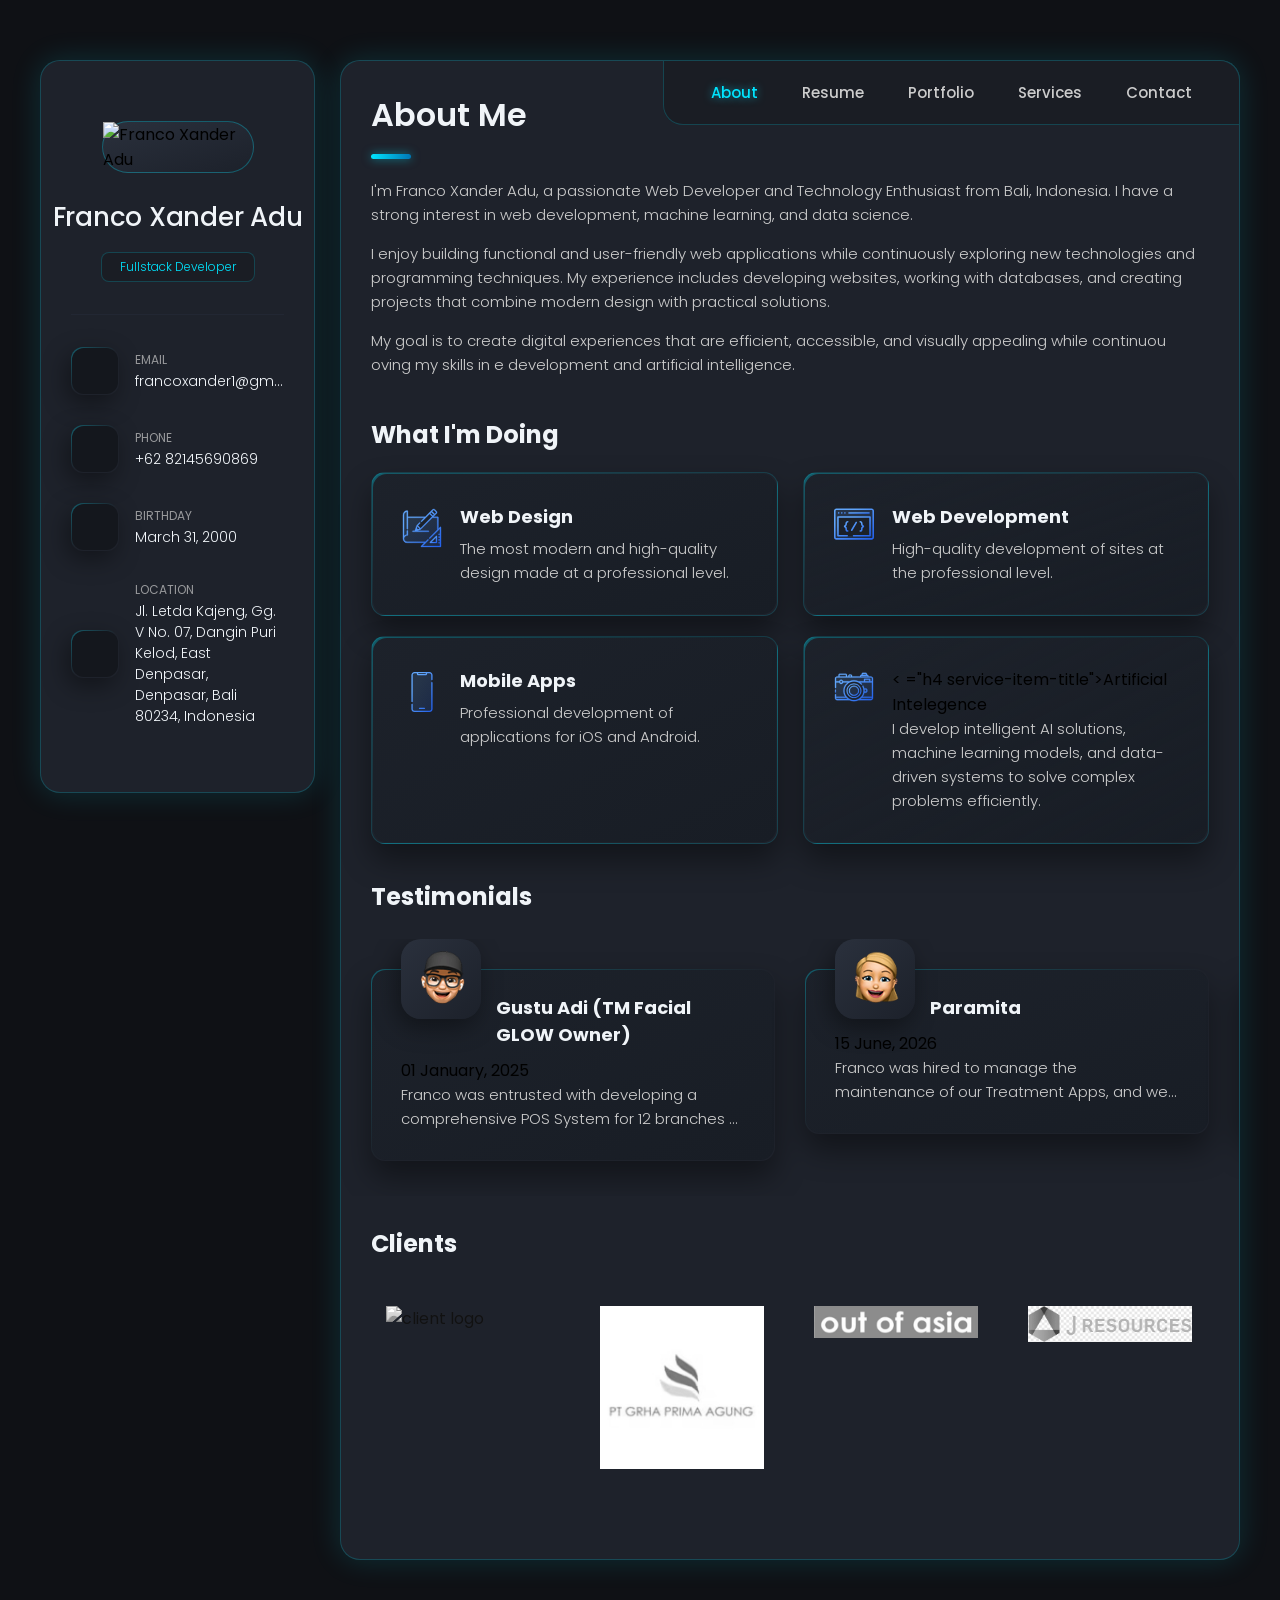
==== commit d6c677cd: "Update Update" ====
--- a/index.html
+++ b/index.html
@@ -42,13 +42,13 @@
             <div class="sidebar-info">
 
                 <figure class="avatar-box">
-                    <img src="./assets/images/my-avatar.png" alt="Franco Xander Adu" width="80">
+                    <img src="./assets/images/protfoliopicture.JPEG" alt="Franco Xander Adu" width="80">
                 </figure>
 
                 <div class="info-content">
                     <h1 class="name" title="Richard hanrick">Franco Xander Adu</h1>
 
-                    <p class="title">Web developer (Full Stack)</p>
+                    <p class="title">Fullstack Developer</p>
                 </div>
 
                 <button class="info_more-btn" data-sidebar-btn>
@@ -128,13 +128,25 @@
                 <ul class="social-list">
 
                     <li class="social-item">
-                        <a href="https://www.facebook.com/Franco Adu" class="social-link" target="_blank">
+                        <a href="https://github.com/franco3102" class="social-link" target="_blank" aria-label="GitHub">
+                            <ion-icon name="logo-github"></ion-icon>
+                        </a>
+                    </li>
+
+                    <li class="social-item">
+                        <a href="https://www.linkedin.com/in/franco-xander-adu-s-kom-bit-21a276176" class="social-link" target="_blank" aria-label="LinkedIn">
+                            <ion-icon name="logo-linkedin"></ion-icon>
+                        </a>
+                    </li>
+
+                    <li class="social-item">
+                        <a href="https://www.facebook.com/profile.php?id=100004618035852" class="social-link" target="_blank" aria-label="Facebook">
                             <ion-icon name="logo-facebook"></ion-icon>
                         </a>
                     </li>
 
                     <li class="social-item">
-                        <a href="https://www.instagram.com/franco.xander" class="social-link" target="_blank">
+                        <a href="https://www.instagram.com/franco.xander" class="social-link" target="_blank" aria-label="Instagram">
                             <ion-icon name="logo-instagram"></ion-icon>
                         </a>
                     </li>
@@ -144,9 +156,6 @@
             </div>
 
         </aside>
-
-
-
 
 
         <!--
@@ -175,8 +184,12 @@
                         <button class="navbar-link" data-nav-link>Portfolio</button>
                     </li>
 
+                    <!--<li class="navbar-item">
+                        <button class="navbar-link" data-nav-link>Blog</button>
+                    </li>-->
+
                     <li class="navbar-item">
-                        <button class="navbar-link" data-nav-link>Blog</button>
+                        <button class="navbar-link" data-nav-link>Services</button>
                     </li>
 
                     <li class="navbar-item">
@@ -187,12 +200,8 @@
 
             </nav>
 
-
-
-
-
             <!--
-              - #ABOUT
+                - #ABOUT
             -->
 
             <article class="about  active" data-page="about">
@@ -214,13 +223,13 @@
 
                     <p>
                         My goal is to create digital experiences that are efficient, accessible, and visually appealing
-                        while continuously improving my skills in software development and artificial intelligence.
+                        while continuou        oving my skills in        e development and artificial intelligence.
                     </p>
                 </section>
 
 
                 <!--
-                  - service
+                    - service
                 -->
 
                 <section class="service">
@@ -233,7 +242,7 @@
 
                             <div class="service-icon-box">
                                 <img src="./assets/images/icon-design.svg
-                " alt="design icon" width="40">
+                                " alt="design icon" width="40">
                             </div>
 
                             <div class="service-content-box">
@@ -285,7 +294,7 @@
                             </div>
 
                             <div class="service-content-box">
-                                <h4 class="h4 service-item-title">Artificial Intelegence</h4>
+                                <        ="h4 service-item-title">Artificial Intelegence</h4>
 
                                 <p class="service-item-text">
                                     I develop intelligent AI solutions, machine learning models, and data-driven systems to solve complex problems efficiently.
@@ -300,7 +309,7 @@
 
 
                 <!--
-                  - testimonials
+                    - Testimonial
                 -->
 
                 <section class="testimonials">
@@ -309,14 +318,16 @@
 
                     <ul class="testimonials-list has-scrollbar">
 
+                        <!-- Gustu Adi (2025) -->
                         <li class="testimonials-item">
                             <div class="content-card" data-testimonials-item>
-
                                 <figure class="testimonials-avatar-box">
                                     <img src="./assets/images/avatar-1.png" alt="Gustu Adi" width="60" data-testimonials-avatar>
                                 </figure>
 
                                 <h4 class="h4 testimonials-item-title" data-testimonials-title>Gustu Adi (TM Facial GLOW Owner)</h4>
+
+                                <time datetime="2025-01-01" class="testimonials-date" data-testimonials-date>01 January, 2025</time>
 
                                 <div class="testimonials-text" data-testimonials-text>
                                     <p>
@@ -326,18 +337,19 @@
                                         His technical expertise, attention to detail, and commitment to understanding our business requirements made the entire development process smooth and successful.
                                     </p>
                                 </div>
-
-                            </div>
-                        </li>
-
+                            </div>
+                        </li>
+
+                        <!-- Paramita (2024) -->
                         <li class="testimonials-item">
                             <div class="content-card" data-testimonials-item>
-
                                 <figure class="testimonials-avatar-box">
                                     <img src="./assets/images/avatar-2.png" alt="Paramita" width="60" data-testimonials-avatar>
                                 </figure>
 
                                 <h4 class="h4 testimonials-item-title" data-testimonials-title>Paramita</h4>
+
+                                <time datetime="2024-06-15" class="testimonials-date" data-testimonials-date>15 June, 2026</time>
 
                                 <div class="testimonials-text" data-testimonials-text>
                                     <p>
@@ -347,51 +359,82 @@
                                         and meticulous attention to detail make him an exceptional partner for any software maintenance project.
                                     </p>
                                 </div>
-
-                            </div>
-                        </li>
-
+                            </div>
+                        </li>
+
+                        <!-- Out Of Asia (2025) -->
                         <li class="testimonials-item">
                             <div class="content-card" data-testimonials-item>
-
                                 <figure class="testimonials-avatar-box">
-                                    <img src="./assets/images/avatar-3.png" alt="Emily evans" width="60" data-testimonials-avatar>
+                                    <img src="./assets/images/PToutofasia.JPEG" alt="Out Of Asia" width="60" data-testimonials-avatar>
                                 </figure>
 
-                                <h4 class="h4 testimonials-item-title" data-testimonials-title>Emily evans</h4>
+                                <h4 class="h4 testimonials-item-title" data-testimonials-title>Out Of Asia (OOA)</h4>
+
+                                <time datetime="2025-05-10" class="testimonials-date" data-testimonials-date>10 May, 2025</time>
 
                                 <div class="testimonials-text" data-testimonials-text>
                                     <p>
-                                        Richard was hired to create a corporate identity. We were very pleased with the work done. She has a
-                                        lot of experience
-                                        and is very concerned about the needs of client. Lorem ipsum dolor sit amet, ullamcous cididt
-                                        consectetur adipiscing
-                                        elit, seds do et eiusmod tempor incididunt ut laborels dolore magnarels alia.
+                                        Franco was hired to develop our warehouse ERP System. The implementation streamlined our inventory tracking, order management, and warehouse logistics significantly. His execution was outstanding, delivered with strong technical expertise, high quality, and great attention to detail.
                                     </p>
                                 </div>
-
-                            </div>
-                        </li>
-
+                            </div>
+                        </li>
+
+                        <!-- Graha Prima Agung (2023) -->
                         <li class="testimonials-item">
                             <div class="content-card" data-testimonials-item>
-
                                 <figure class="testimonials-avatar-box">
-                                    <img src="./assets/images/avatar-4.png" alt="Henry william" width="60" data-testimonials-avatar>
+                                    <img src="./assets/images/PTgrhaprimaagung.JPG" alt="Graha Prima Agung" width="60" data-testimonials-avatar>
                                 </figure>
 
-                                <h4 class="h4 testimonials-item-title" data-testimonials-title>Henry william</h4>
+                                <h4 class="h4 testimonials-item-title" data-testimonials-title>Graha Prima Agung (GPA)</h4>
+
+                                <time datetime="2023-08-20" class="testimonials-date" data-testimonials-date>20 August, 2023</time>
 
                                 <div class="testimonials-text" data-testimonials-text>
                                     <p>
-                                        Richard was hired to create a corporate identity. We were very pleased with the work done. She has a
-                                        lot of experience
-                                        and is very concerned about the needs of client. Lorem ipsum dolor sit amet, ullamcous cididt
-                                        consectetur adipiscing
-                                        elit, seds do et eiusmod tempor incididunt ut laborels dolore magnarels alia.
+                                        Franco successfully designed and built our internal ERP system. The tailored solution automated our core business processes, improved team operational workflow, and gave us accurate real-time data to support decision-making across departments.
                                     </p>
                                 </div>
-
+                            </div>
+                        </li>
+
+                        <!-- Nintex K2 (2024) -->
+                        <li class="testimonials-item">
+                            <div class="content-card" data-testimonials-item>
+                                <figure class="testimonials-avatar-box">
+                                    <img src="./assets/images/avatar-3.png" alt="Nintex K2" width="60" data-testimonials-avatar>
+                                </figure>
+
+                                <h4 class="h4 testimonials-item-title" data-testimonials-title>Nintex K2 Project</h4>
+
+                                <time datetime="2024-11-11" class="testimonials-date" data-testimonials-date>11 November, 2024</time>
+
+                                <div class="testimonials-text" data-testimonials-text>
+                                    <p>
+                                        Franco was responsible for developing custom business applications built on top of the Nintex K2 platform. He delivered robust, automated workflow applications that simplified complex internal processes and greatly improved overall productivity.
+                                    </p>
+                                </div>
+                            </div>
+                        </li>
+
+                        <!-- Perpustakaan Kota Kupang (2026) -->
+                        <li class="testimonials-item">
+                            <div class="content-card" data-testimonials-item>
+                                <figure class="testimonials-avatar-box">
+                                    <img src="./assets/images/avatar-4.png" alt="Perpustakaan Kota Kupang" width="60" data-testimonials-avatar>
+                                </figure>
+
+                                <h4 class="h4 testimonials-item-title" data-testimonials-title>Perpustakaan Kota Kupang</h4>
+
+                                <time datetime="2026-02-05" class="testimonials-date" data-testimonials-date>05 February, 2026</time>
+
+                                <div class="testimonials-text" data-testimonials-text>
+                                    <p>
+                                        Franco developed the ARPEGAMUS application specifically designed for managing employee data requirements. The application simplified administrative tasks, structured staffing records efficiently, and significantly accelerated data processing.
+                                    </p>
+                                </div>
                             </div>
                         </li>
 
@@ -399,9 +442,8 @@
 
                 </section>
 
-
                 <!--
-                  - testimonials modal
+                    - TestimonialModal
                 -->
 
                 <div class="modal-container" data-modal-container>
@@ -416,7 +458,7 @@
 
                         <div class="modal-img-wrapper">
                             <figure class="modal-avatar-box">
-                                <img src="./assets/images/avatar-1.png" alt="Daniel lewis" width="80" data-modal-img>
+                                <img src="" alt="" width="80" data-modal-img>
                             </figure>
 
                             <img src="./assets/images/icon-quote.svg" alt="quote icon">
@@ -424,19 +466,11 @@
 
                         <div class="modal-content">
 
-                            <h4 class="h3 modal-title" data-modal-title>Daniel lewis</h4>
-
-                            <time datetime="2025-01-01">01 January, 2025</time>
-
-                            <div data-modal-text>
-                                <p>
-                                    Richard was hired to create a corporate identity. We were very pleased with the work done. She has a
-                                    lot of experience
-                                    and is very concerned about the needs of client. Lorem ipsum dolor sit amet, ullamcous cididt
-                                    consectetur adipiscing
-                                    elit, seds do et eiusmod tempor incididunt ut laborels dolore magnarels alia.
-                                </p>
-                            </div>
+                            <h4 class="h3 modal-title" data-modal-title></h4>
+
+                            <time datetime="" data-modal-date></time>
+
+                            <div data-modal-text></div>
 
                         </div>
 
@@ -446,7 +480,7 @@
 
 
                 <!--
-                  - clients
+                    - clients
                 -->
 
                 <section class="clients">
@@ -498,11 +532,8 @@
             </article>
 
 
-
-
-
             <!--
-              - #RESUME
+                - #RESUME
             -->
 
             <article class="resume" data-page="resume">
@@ -854,11 +885,8 @@
             </article>
 
 
-
-
-
             <!--
-              - #PORTFOLIO
+                - #PORTFOLIO
             -->
 
             <article class="portfolio" data-page="portfolio">
@@ -870,57 +898,24 @@
                 <section class="projects">
 
                     <ul class="filter-list">
-
-                        <li class="filter-item">
-                            <button class="active" data-filter-btn>All</button>
-                        </li>
-
-                        <li class="filter-item">
-                            <button data-filter-btn>Web design</button>
-                        </li>
-
-                        <li class="filter-item">
-                            <button data-filter-btn>Applications</button>
-                        </li>
-
-                        <li class="filter-item">
-                            <button data-filter-btn>Web development</button>
-                        </li>
-
+                        <li class="filter-item"><button class="active" data-filter-btn>All</button></li>
+                        <li class="filter-item"><button data-filter-btn>Web design</button></li>
+                        <li class="filter-item"><button data-filter-btn>Applications</button></li>
+                        <li class="filter-item"><button data-filter-btn>Web development</button></li>
                     </ul>
 
                     <div class="filter-select-box">
-
                         <button class="filter-select" data-select>
-
                             <div class="select-value" data-selecct-value>Select category</div>
-
-                            <div class="select-icon">
-                                <ion-icon name="chevron-down"></ion-icon>
-                            </div>
-
+                            <div class="select-icon"><ion-icon name="chevron-down"></ion-icon></div>
                         </button>
 
                         <ul class="select-list">
-
-                            <li class="select-item">
-                                <button data-select-item>All</button>
-                            </li>
-
-                            <li class="select-item">
-                                <button data-select-item>Web design</button>
-                            </li>
-
-                            <li class="select-item">
-                                <button data-select-item>Applications</button>
-                            </li>
-
-                            <li class="select-item">
-                                <button data-select-item>Web development</button>
-                            </li>
-
+                            <li class="select-item"><button data-select-item>All</button></li>
+                            <li class="select-item"><button data-select-item>Web design</button></li>
+                            <li class="select-item"><button data-select-item>Applications</button></li>
+                            <li class="select-item"><button data-select-item>Web development</button></li>
                         </ul>
-
                     </div>
 
                     <ul class="project-list">
@@ -928,12 +923,9 @@
                         <li class="project-item active" data-filter-item data-category="web development">
                             <a href="javascript:void(0);" onclick="openImage('./assets/images/project-1.png')">
                                 <figure class="project-img">
-                                    <div class="project-item-icon-box">
-                                        <ion-icon name="eye-outline"></ion-icon>
-                                    </div>
+                                    <div class="project-item-icon-box"><ion-icon name="eye-outline"></ion-icon></div>
                                     <img src="./assets/images/project-1.png" alt="Data Pegawai Perpustakaan" loading="lazy">
                                 </figure>
-
                                 <h3 class="project-title">Data Pegawai Perpustakaan (2026)</h3>
                                 <p class="project-category">Web development</p>
                             </a>
@@ -942,347 +934,124 @@
                         <li class="project-item active" data-filter-item data-category="web development">
                             <a href="javascript:void(0);" onclick="openImage('./assets/images/project-2.png')">
                                 <figure class="project-img">
-                                    <div class="project-item-icon-box">
-                                        <ion-icon name="eye-outline"></ion-icon>
-                                    </div>
+                                    <div class="project-item-icon-box"><ion-icon name="eye-outline"></ion-icon></div>
                                     <img src="./assets/images/project-2.png" alt="finance" loading="lazy">
                                 </figure>
-
-                                <h3 class="project-title">ERP System Klinik Kecantikan TM Facial Glow</h3>
+                                <h3 class="project-title">POS Klinik Kecantikan TM Facial Glow</h3>
                                 <p class="project-category">Web development</p>
                             </a>
                         </li>
 
-                        <li class="project-item  active" data-filter-item data-category="web design">
-                            <a href="#">
-
-                                <figure class="project-img">
-                                    <div class="project-item-icon-box">
-                                        <ion-icon name="eye-outline"></ion-icon>
-                                    </div>
-
-                                    <img src="./assets/images/project-3.jpg" alt="fundo" loading="lazy">
-                                </figure>
-
-                                <h3 class="project-title">Fundo</h3>
-
-                                <p class="project-category">Web design</p>
-
-                            </a>
-                        </li>
-
-                        <li class="project-item  active" data-filter-item data-category="applications">
-                            <a href="#">
-
-                                <figure class="project-img">
-                                    <div class="project-item-icon-box">
-                                        <ion-icon name="eye-outline"></ion-icon>
-                                    </div>
-
-                                    <img src="./assets/images/project-4.png" alt="brawlhalla" loading="lazy">
-                                </figure>
-
-                                <h3 class="project-title">Brawlhalla</h3>
-
-                                <p class="project-category">Applications</p>
-
-                            </a>
-                        </li>
-
-                        <li class="project-item  active" data-filter-item data-category="web design">
-                            <a href="#">
-
-                                <figure class="project-img">
-                                    <div class="project-item-icon-box">
-                                        <ion-icon name="eye-outline"></ion-icon>
-                                    </div>
-
-                                    <img src="./assets/images/project-5.png" alt="dsm." loading="lazy">
-                                </figure>
-
-                                <h3 class="project-title">DSM.</h3>
-
-                                <p class="project-category">Web design</p>
-
-                            </a>
-                        </li>
-
-                        <li class="project-item  active" data-filter-item data-category="web design">
-                            <a href="#">
-
-                                <figure class="project-img">
-                                    <div class="project-item-icon-box">
-                                        <ion-icon name="eye-outline"></ion-icon>
-                                    </div>
-
-                                    <img src="./assets/images/project-6.png" alt="metaspark" loading="lazy">
-                                </figure>
-
-                                <h3 class="project-title">MetaSpark</h3>
-
-                                <p class="project-category">Web design</p>
-
-                            </a>
-                        </li>
-
-                        <li class="project-item  active" data-filter-item data-category="web development">
-                            <a href="#">
-
-                                <figure class="project-img">
-                                    <div class="project-item-icon-box">
-                                        <ion-icon name="eye-outline"></ion-icon>
-                                    </div>
-
-                                    <img src="./assets/images/project-7.png" alt="summary" loading="lazy">
-                                </figure>
-
-                                <h3 class="project-title">Summary</h3>
-
-                                <p class="project-category">Web development</p>
-
-                            </a>
-                        </li>
-
-                        <li class="project-item  active" data-filter-item data-category="applications">
-                            <a href="#">
-
-                                <figure class="project-img">
-                                    <div class="project-item-icon-box">
-                                        <ion-icon name="eye-outline"></ion-icon>
-                                    </div>
-
-                                    <img src="./assets/images/project-8.jpg" alt="task manager" loading="lazy">
-                                </figure>
-
-                                <h3 class="project-title">Task Manager</h3>
-
-                                <p class="project-category">Applications</p>
-
-                            </a>
-                        </li>
-
-                        <li class="project-item  active" data-filter-item data-category="web development">
-                            <a href="#">
-
-                                <figure class="project-img">
-                                    <div class="project-item-icon-box">
-                                        <ion-icon name="eye-outline"></ion-icon>
-                                    </div>
-
-                                    <img src="./assets/images/project-9.png" alt="arrival" loading="lazy">
-                                </figure>
-
-                                <h3 class="project-title">Arrival</h3>
-
-                                <p class="project-category">Web development</p>
-
-                            </a>
-                        </li>
-
                     </ul>
 
+                    <div style="margin-top: 30px; padding: 14px 18px; background: rgba(255, 255, 255, 0.03); border-radius: 12px; border: 1px solid rgba(255, 255, 255, 0.08); text-align: center;">
+                        <p style="font-size: 13px; color: #d6d6d6; margin: 0; line-height: 1.6; display: flex; align-items: center; justify-content: center; gap: 8px;">
+                            <ion-icon name="information-circle-outline" style="font-size: 18px; color: #ffdb70; flex-shrink: 0;"></ion-icon>
+                            <span><strong>Note:</strong> Additional completed projects are omitted from this showcase due to non-disclosure agreements (NDAs) and client confidentiality permissions.</span>
+                        </p>
+                    </div>
+
                 </section>
 
             </article>
 
 
-
-
-
             <!--
-              - #BLOG
+                - #Services
             -->
 
-            <article class="blog" data-page="blog">
+            <article class="services" data-page="services">
 
                 <header>
-                    <h2 class="h2 article-title">Blog</h2>
+                    <h2 class="h2 article-title">Services</h2>
                 </header>
 
-                <section class="blog-posts">
-
-                    <ul class="blog-posts-list">
-
-                        <li class="blog-post-item">
-                            <a href="#">
-
-                                <figure class="blog-banner-box">
-                                    <img src="./assets/images/blog-1.jpg" alt="Design conferences in 2022" loading="lazy">
-                                </figure>
-
-                                <div class="blog-content">
-
-                                    <div class="blog-meta">
-                                        <p class="blog-category">Design</p>
-
-                                        <span class="dot"></span>
-
-                                        <time datetime="2022-02-23">Fab 23, 2022</time>
-                                    </div>
-
-                                    <h3 class="h3 blog-item-title">Design conferences in 2022</h3>
-
-                                    <p class="blog-text">
-                                        Veritatis et quasi architecto beatae vitae dicta sunt, explicabo.
-                                    </p>
-
-                                </div>
-
-                            </a>
-                        </li>
-
-                        <li class="blog-post-item">
-                            <a href="#">
-
-                                <figure class="blog-banner-box">
-                                    <img src="./assets/images/blog-2.jpg" alt="Best fonts every designer" loading="lazy">
-                                </figure>
-
-                                <div class="blog-content">
-
-                                    <div class="blog-meta">
-                                        <p class="blog-category">Design</p>
-
-                                        <span class="dot"></span>
-
-                                        <time datetime="2022-02-23">Fab 23, 2022</time>
-                                    </div>
-
-                                    <h3 class="h3 blog-item-title">Best fonts every designer</h3>
-
-                                    <p class="blog-text">
-                                        Sed ut perspiciatis, nam libero tempore, cum soluta nobis est eligendi.
-                                    </p>
-
-                                </div>
-
-                            </a>
-                        </li>
-
-                        <li class="blog-post-item">
-                            <a href="#">
-
-                                <figure class="blog-banner-box">
-                                    <img src="./assets/images/blog-3.jpg" alt="Design digest #80" loading="lazy">
-                                </figure>
-
-                                <div class="blog-content">
-
-                                    <div class="blog-meta">
-                                        <p class="blog-category">Design</p>
-
-                                        <span class="dot"></span>
-
-                                        <time datetime="2022-02-23">Fab 23, 2022</time>
-                                    </div>
-
-                                    <h3 class="h3 blog-item-title">Design digest #80</h3>
-
-                                    <p class="blog-text">
-                                        Excepteur sint occaecat cupidatat no proident, quis nostrum exercitationem ullam corporis suscipit.
-                                    </p>
-
-                                </div>
-
-                            </a>
-                        </li>
-
-                        <li class="blog-post-item">
-                            <a href="#">
-
-                                <figure class="blog-banner-box">
-                                    <img src="./assets/images/blog-4.jpg" alt="UI interactions of the week" loading="lazy">
-                                </figure>
-
-                                <div class="blog-content">
-
-                                    <div class="blog-meta">
-                                        <p class="blog-category">Design</p>
-
-                                        <span class="dot"></span>
-
-                                        <time datetime="2022-02-23">Fab 23, 2022</time>
-                                    </div>
-
-                                    <h3 class="h3 blog-item-title">UI interactions of the week</h3>
-
-                                    <p class="blog-text">
-                                        Enim ad minim veniam, consectetur adipiscing elit, quis nostrud exercitation ullamco laboris nisi.
-                                    </p>
-
-                                </div>
-
-                            </a>
-                        </li>
-
-                        <li class="blog-post-item">
-                            <a href="#">
-
-                                <figure class="blog-banner-box">
-                                    <img src="./assets/images/blog-5.jpg" alt="The forgotten art of spacing" loading="lazy">
-                                </figure>
-
-                                <div class="blog-content">
-
-                                    <div class="blog-meta">
-                                        <p class="blog-category">Design</p>
-
-                                        <span class="dot"></span>
-
-                                        <time datetime="2022-02-23">Fab 23, 2022</time>
-                                    </div>
-
-                                    <h3 class="h3 blog-item-title">The forgotten art of spacing</h3>
-
-                                    <p class="blog-text">
-                                        Maxime placeat, sed do eiusmod tempor incididunt ut labore et dolore magna aliqua.
-                                    </p>
-
-                                </div>
-
-                            </a>
-                        </li>
-
-                        <li class="blog-post-item">
-                            <a href="#">
-
-                                <figure class="blog-banner-box">
-                                    <img src="./assets/images/blog-6.jpg" alt="Design digest #79" loading="lazy">
-                                </figure>
-
-                                <div class="blog-content">
-
-                                    <div class="blog-meta">
-                                        <p class="blog-category">Design</p>
-
-                                        <span class="dot"></span>
-
-                                        <time datetime="2022-02-23">Fab 23, 2022</time>
-                                    </div>
-
-                                    <h3 class="h3 blog-item-title">Design digest #79</h3>
-
-                                    <p class="blog-text">
-                                        Optio cumque nihil impedit uo minus quod maxime placeat, velit esse cillum.
-                                    </p>
-
-                                </div>
-
-                            </a>
+                <section class="service">
+
+                    <h3 class="h3 service-title">What I Do</h3>
+
+                    <ul class="service-list">
+
+                        <li class="service-item">
+                            <div class="service-icon-box">
+                                <ion-icon name="code-slash-outline" style="font-size: 36px; color: #ffdb70;"></ion-icon>
+                            </div>
+
+                            <div class="service-content-box">
+                                <h4 class="h4 service-item-title">Full-Stack Web Development</h4>
+
+                                <p class="service-text">
+                                    End-to-end web application development, from interactive frontend user interfaces to robust backend logic and database structures.
+                                </p>
+                            </div>
+                        </li>
+
+                        <li class="service-item">
+                            <div class="service-icon-box">
+                                <ion-icon name="server-outline" style="font-size: 36px; color: #ffdb70;"></ion-icon>
+                            </div>
+
+                            <div class="service-content-box">
+                                <h4 class="h4 service-item-title">RESTful API & Backend Integration</h4>
+
+                                <p class="service-text">
+                                    Designing and integrating secure, fast, and scalable Application Programming Interfaces (APIs) tailored for web and mobile platforms.
+                                </p>
+                            </div>
+                        </li>
+
+                        <li class="service-item">
+                            <div class="service-icon-box">
+                                <ion-icon name="hardware-chip-outline" style="font-size: 36px; color: #ffdb70;"></ion-icon>
+                            </div>
+
+                            <div class="service-content-box">
+                                <h4 class="h4 service-item-title">Database Design & Architecture</h4>
+
+                                <p class="service-text">
+                                    Structuring, modeling, and optimizing SQL/NoSQL databases to ensure efficient data handling and smooth application performance.
+                                </p>
+                            </div>
+                        </li>
+
+                        <li class="service-item">
+                            <div class="service-icon-box">
+                                <ion-icon name="build-outline" style="font-size: 36px; color: #ffdb70;"></ion-icon>
+                            </div>
+
+                            <div class="service-content-box">
+                                <h4 class="h4 service-item-title">Website Maintenance & Optimization</h4>
+
+                                <p class="service-text">
+                                    Enhancing site speed, fixing bugs, conducting routine security updates, and ensuring overall high-performance stability.
+                                </p>
+                            </div>
+                        </li>
+
+                        <li class="service-item" style="grid-column: 1 / -1; justify-self: center; text-align: center; max-width: 600px; width: 100%;">
+                            <div class="service-icon-box" style="margin: 0 auto 15px auto;">
+                                <ion-icon name="briefcase-outline" style="font-size: 36px; color: #ffdb70;"></ion-icon>
+                            </div>
+
+                            <div class="service-content-box">
+                                <h4 class="h4 service-item-title">Open for Career Opportunities</h4>
+
+                                <p class="service-text">
+                                    I am currently open to full-time engineering positions, contract roles, and collaborative projects. If your company is looking for a skilled developer to strengthen your team, please feel free to reach out via the <a href="#contact" data-nav-link style="color: #ffdb70; text-decoration: underline; font-weight: 600; cursor: pointer;">Contact</a>
+                                </p>
+                            </div>
                         </li>
 
                     </ul>
 
+
                 </section>
 
             </article>
 
 
-
-
-
             <!--
-              - #CONTACT
+                - #CONTACT
             -->
 
             <article class="contact" data-page="contact">
@@ -1291,28 +1060,80 @@
                     <h2 class="h2 article-title">Contact</h2>
                 </header>
 
-                <section class="mapbox" data-mapbox>
-                    <figure>
-                        <iframe src="https://www.google.com/maps/embed?pb=!1m18!1m12!1m3!1d199666.5651251294!2d-121.58334177520186!3d38.56165006739519!2m3!1f0!2f0!3f0!3m2!1i1024!2i768!4f13.1!3m3!1m2!1s0x809ac672b28397f9%3A0x921f6aaa74197fdb!2sSacramento%2C%20CA%2C%20USA!5e0!3m2!1sen!2sbd!4v1647608789441!5m2!1sen!2sbd"
-                                width="400" height="300" loading="lazy"></iframe>
+                <!-- 1. Direct Contact Cards -->
+                <section class="contact-info-cards" style="margin-bottom: 30px;">
+                    <ul style="display: grid; grid-template-columns: repeat(auto-fit, minmax(220px, 1fr)); gap: 15px; list-style: none; padding: 0; margin: 0;">
+
+                        <li style="display: flex; align-items: center; gap: 15px; background: #1e1e1f; padding: 16px; border-radius: 14px; border: 1px solid #383838;">
+                            <div style="font-size: 24px; color: #ffdb70; background: #2b2b2c; width: 45px; height: 45px; border-radius: 10px; display: flex; align-items: center; justify-content: center; flex-shrink: 0;">
+                                <ion-icon name="mail-outline"></ion-icon>
+                            </div>
+                            <div>
+                                <p style="font-size: 12px; color: #a6a6a6; margin: 0 0 2px 0;">Email</p>
+                                <a href="mailto:emailmu@example.com" style="color: #fafafa; font-size: 14px; text-decoration: none; font-weight: 500;">francoxander1@gmail.com</a>
+                            </div>
+                        </li>
+
+                        <li style="display: flex; align-items: center; gap: 15px; background: #1e1e1f; padding: 16px; border-radius: 14px; border: 1px solid #383838;">
+                            <div style="font-size: 24px; color: #25d366; background: #2b2b2c; width: 45px; height: 45px; border-radius: 10px; display: flex; align-items: center; justify-content: center; flex-shrink: 0;">
+                                <ion-icon name="logo-whatsapp"></ion-icon>
+                            </div>
+                            <div>
+                                <p style="font-size: 12px; color: #a6a6a6; margin: 0 0 2px 0;">Phone / WhatsApp</p>
+                                <a href="https://wa.me/6281234567890" target="_blank" style="color: #fafafa; font-size: 14px; text-decoration: none; font-weight: 500;">+62 821-4569-0869</a>
+                            </div>
+                        </li>
+
+                        <li style="display: flex; align-items: center; gap: 15px; background: #1e1e1f; padding: 16px; border-radius: 14px; border: 1px solid #383838;">
+                            <div style="font-size: 24px; color: #ffdb70; background: #2b2b2c; width: 45px; height: 45px; border-radius: 10px; display: flex; align-items: center; justify-content: center; flex-shrink: 0;">
+                                <ion-icon name="location-outline"></ion-icon>
+                            </div>
+                            <div>
+                                <p style="font-size: 12px; color: #a6a6a6; margin: 0 0 2px 0;">Location</p>
+                                <span style="color: #fafafa; font-size: 14px; font-weight: 500;">Denpasar, Bali, Indonesia</span>
+                            </div>
+                        </li>
+
+                        <li style="display: flex; align-items: center; gap: 15px; background: #1e1e1f; padding: 16px; border-radius: 14px; border: 1px solid #383838;">
+                            <div style="font-size: 24px; color: #ffdb70; background: #2b2b2c; width: 45px; height: 45px; border-radius: 10px; display: flex; align-items: center; justify-content: center; flex-shrink: 0;">
+                                <ion-icon name="briefcase-outline"></ion-icon>
+                            </div>
+                            <div>
+                                <p style="font-size: 12px; color: #a6a6a6; margin: 0 0 2px 0;">Work Status</p>
+                                <span style="color: #25d366; font-size: 14px; font-weight: 600;">Available for Hire</span>
+                            </div>
+                        </li>
+
+                    </ul>
+                </section>
+
+                <!-- 2. Google Maps -->
+                <section class="mapbox" data-mapbox style="margin-bottom: 30px;">
+                    <figure style="border-radius: 16px; overflow: hidden; border: 1px solid #383838;">
+                        <iframe src="https://www.google.com/maps/embed?pb=!1m18!1m12!1m3!1d126214.40878149867!2d115.15423321523438!3d-8.6726868!2m3!1f0!2f0!3f0!3m2!1i1024!2i768!4f13.1!3m3!1m2!1s0x2dd2409b0e5e80db%3A0xe27334e80dbb288e!2sDenpasar%2C%20Kota%20Denpasar%2C%20Bali!5e0!3m2!1sid!2sid!4v1710000000000!5m2!1sid!2sid"
+                                width="100%" height="250" style="border:0;" allowfullscreen="" loading="lazy" referrerpolicy="no-referrer-when-downgrade"></iframe>
                     </figure>
                 </section>
 
+                <!-- 3. Form Kontak -->
                 <section class="contact-form">
 
-                    <h3 class="h3 form-title">Contact Form</h3>
-
-                    <form action="#" class="form" data-form>
+                    <h3 class="h3 form-title">Send a Message</h3>
+
+                    <form id="contactForm" class="form" data-form>
 
                         <div class="input-wrapper">
-                            <input type="text" name="fullname" class="form-input" placeholder="Full name" required data-form-input>
-
-                            <input type="email" name="email" class="form-input" placeholder="Email address" required data-form-input>
-                        </div>
-
-                        <textarea name="message" class="form-input" placeholder="Your Message" required data-form-input></textarea>
-
-                        <button class="form-btn" type="submit" disabled data-form-btn>
+                            <input type="text" id="fullname" name="fullname" class="form-input" placeholder="Full name" required data-form-input>
+
+                            <input type="email" id="email" name="email" class="form-input" placeholder="Email address" required data-form-input>
+                        </div>
+
+                        <!-- Tambahan field Subject/Subjek Pesan -->
+                        <input type="text" id="subject" name="subject" class="form-input" placeholder="Subject (e.g. Job Inquiry / Project Collaboration)" required data-form-input style="margin-bottom: 25px;">
+
+                        <textarea id="message" name="message" class="form-input" placeholder="Your Message" required data-form-input></textarea>
+
+                        <button class="form-btn" type="submit" data-form-btn>
                             <ion-icon name="paper-plane"></ion-icon>
                             <span>Send Message</span>
                         </button>
@@ -1331,11 +1152,12 @@
     <!--
       - custom open close image
     -->
-    <div id="imageModal" class="image-modal" onclick="closeImage()">
-        <span class="close-image">&times;</span>
-        <img id="modalImage" src="" alt="Project Preview">
+    <div id="imageModal" class="image-modal">
+        <button class="close-image" onclick="closeImage()">&times;</button>
+        <div class="modal-content">
+            <img id="modalImage" src="" alt="Preview">
+        </div>
     </div>
-
 
     <!--
       - custom js link
--- a/assets/css/style.css
+++ b/assets/css/style.css
@@ -1136,7 +1136,7 @@
     z-index: 1;
 }
 
-    .blog-post-item > a::before {
+.blog-post-item > a::before {
         content: "";
         position: absolute;
         inset: 1px;
@@ -1152,7 +1152,7 @@
     overflow: hidden;
 }
 
-    .blog-banner-box img {
+.blog-banner-box img {
         width: 100%;
         height: 100%;
         object-fit: cover;
@@ -1175,18 +1175,18 @@
     margin-bottom: 10px;
 }
 
-    .blog-meta :is(.blog-category, time) {
-        color: var(--light-gray-70);
-        font-size: var(--fs-6);
-        font-weight: var(--fw-300);
-    }
-
-    .blog-meta .dot {
-        background: var(--light-gray-70);
-        width: 4px;
-        height: 4px;
-        border-radius: 4px;
-    }
+.blog-meta :is(.blog-category, time) {
+    color: var(--light-gray-70);
+    font-size: var(--fs-6);
+    font-weight: var(--fw-300);
+}
+
+.blog-meta .dot {
+    background: var(--light-gray-70);
+    width: 4px;
+    height: 4px;
+    border-radius: 4px;
+}
 
 .blog-item-title {
     margin-bottom: 10px;
@@ -1205,6 +1205,17 @@
     line-height: 1.6;
 }
 
+/*-----------------------------------*\
+  #Services
+\*-----------------------------------*/
+
+/* Mengubah warna teks di bagian Services menjadi putih */
+.services .article-title,
+.services .service-title,
+.services .service-item-title,
+.services .service-text {
+    color: #ffffff !important;
+}
 
 /*-----------------------------------*\
   #CONTACT
@@ -1670,13 +1681,13 @@
         transition: var(--transition-1);
     }
 
-        .filter-item button:hover {
-            color: var(--light-gray-70);
-        }
-
-        .filter-item button.active {
-            color: var(--orange-yellow-crayola);
-        }
+    .filter-item button:hover {
+        color: var(--light-gray-70);
+    }
+
+    .filter-item button.active {
+        color: var(--orange-yellow-crayola);
+    }
 
     .project-list, .blog-posts-list {
         grid-template-columns: 1fr 1fr;
@@ -1746,63 +1757,72 @@
         grid-template-columns: repeat(3, 1fr);
     }
 
-    /* Styling Modal Popup Gambar */
+    /* ========================================= FULLSCREEN IMAGE MODAL ========================================= */
+
     .image-modal {
-        position: fixed;
-        top: 0;
-        left: 0;
-        width: 100vw;
-        height: 100vh;
-        background: rgba(0, 0, 0, 0.85);
-        backdrop-filter: blur(8px);
-        display: flex;
-        justify-content: center;
-        align-items: center;
-        z-index: 999999 !important; /* Paksa tampil di paling atas */
+        position: fixed !important;
+        top: 0 !important;
+        left: 0 !important;
+        width: 100% !important;
+        height: 100% !important;
+        background: rgba(0, 0, 0, 0.88) !important;
+        display: flex !important;
+        justify-content: center !important;
+        align-items: center !important;
+        box-sizing: border-box !important;
+        padding: 20px !important;
+        z-index: 999999 !important;
         opacity: 0;
         visibility: hidden;
         pointer-events: none;
-        transition: opacity 0.25s ease, visibility 0.25s ease;
-        padding: 20px;
-        box-sizing: border-box;
-    }
-
-    /* Modal Aktif */
-    .image-modal.active {
-        opacity: 1;
-        visibility: visible;
-        pointer-events: all;
-    }
-
-    /* Gambar Modal di HP & Laptop */
-    .image-modal img {
-        max-width: 95%;
-        max-height: 80vh;
-        width: auto;
-        height: auto;
-        object-fit: contain;
-        border-radius: 12px;
-        box-shadow: 0 10px 30px rgba(0, 0, 0, 0.6);
-        transform: scale(0.9);
-        transition: transform 0.25s ease;
-    }
-
-    .image-modal.active img {
-        transform: scale(1);
-    }
-
-    /* Tombol Close 'X' yang Gampang Diklik di HP */
+        transition: opacity 0.2s ease, visibility 0.2s ease;
+    }
+
+        .image-modal.active {
+            opacity: 1 !important;
+            visibility: visible !important;
+            pointer-events: auto !important;
+        }
+
+    /* ========================================= GAMBAR DINAMIS ========================================= */
+
+    .modal-content {
+        display: flex !important;
+        justify-content: center !important;
+        align-items: center !important;
+        width: 100% !important;
+        height: 100% !important;
+    }
+
+        .modal-content img {
+            max-width: 90vw !important;
+            max-height: 85vh !important;
+            width: auto !important;
+            height: auto !important;
+            object-fit: contain !important;
+            border-radius: 8px;
+            box-shadow: 0 10px 30px rgba(0, 0, 0, 0.8);
+        }
+
+    /* ========================================= TOMBOL CLOSE ========================================= */
+
     .close-image {
-        position: absolute;
-        top: 15px;
-        right: 20px;
-        color: #ffffff;
+        position: absolute !important;
+        top: 15px !important;
+        right: 20px !important;
+        background: transparent;
+        border: none;
+        color: #fff;
         font-size: 36px;
         font-weight: bold;
         cursor: pointer;
-        padding: 10px;
-        z-index: 1000000;
+        z-index: 1000000 !important;
         line-height: 1;
+    }
+
+    /* LOCK SCROLL */
+    body.modal-active {
+        overflow: hidden !important;
     }
 
     @keyframes zoomIn {
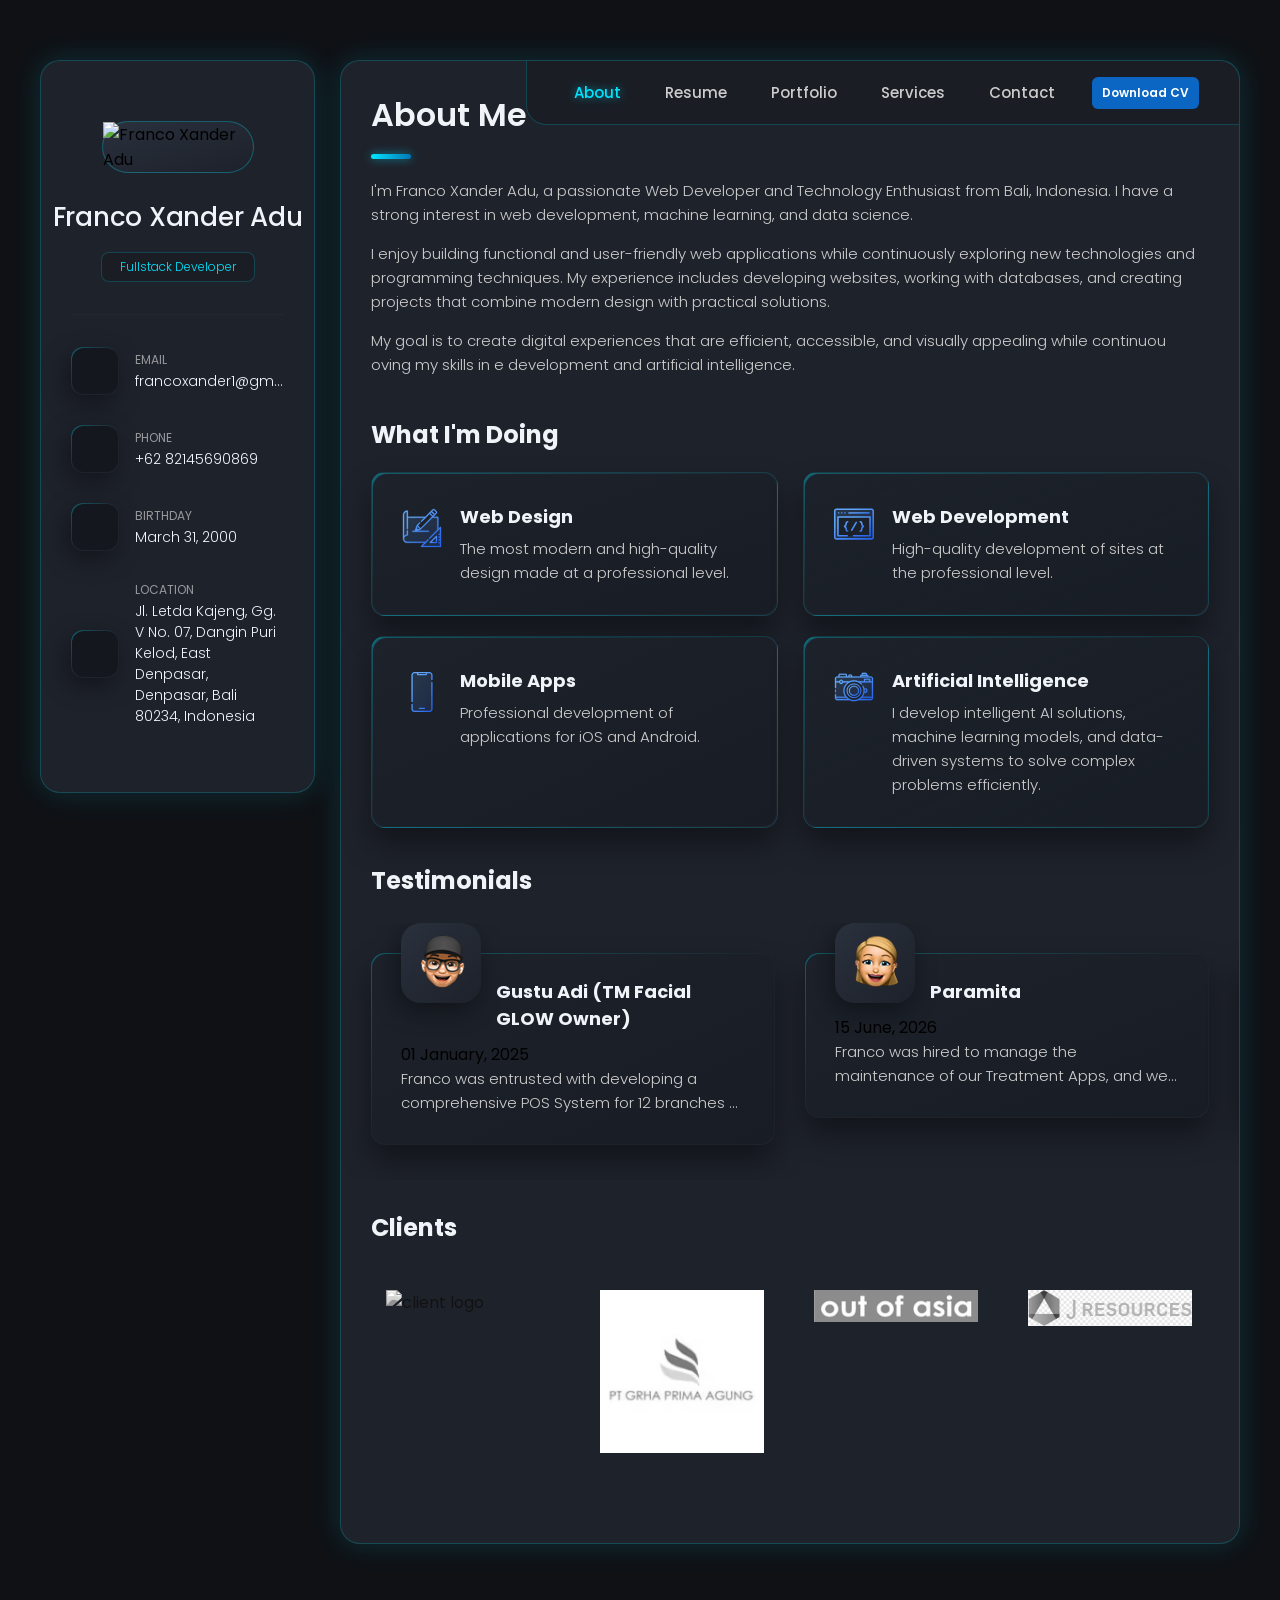
==== commit fdc6e7d6: "Update Update" ====
--- a/index.html
+++ b/index.html
@@ -2,27 +2,27 @@
 <html lang="en">
 
 <head>
-  <meta charset="UTF-8">
-  <meta http-equiv="X-UA-Compatible" content="IE=edge">
-  <meta name="viewport" content="width=device-width, initial-scale=1.0">
-  <title>Franco Xander - Personal Portfolio</title>
-
-  <!--
-    - favicon
-  -->
-  <link rel="shortcut icon" href="./assets/images/logo.ico" type="image/x-icon">
-
-  <!--
-    - custom css link
-  -->
-  <link rel="stylesheet" href="./assets/css/style.css">
-
-  <!--
-    - google font link
-  -->
-  <link rel="preconnect" href="https://fonts.googleapis.com">
-  <link rel="preconnect" href="https://fonts.gstatic.com" crossorigin>
-  <link href="https://fonts.googleapis.com/css2?family=Poppins:wght@300;400;500;600&display=swap" rel="stylesheet">
+    <meta charset="UTF-8">
+    <meta http-equiv="X-UA-Compatible" content="IE=edge">
+    <meta name="viewport" content="width=device-width, initial-scale=1.0">
+    <title>Franco Xander - Personal Portfolio</title>
+
+    <!--
+      - favicon
+    -->
+    <link rel="shortcut icon" href="./assets/images/logo.ico" type="image/x-icon">
+
+    <!--
+      - custom css link
+    -->
+    <link rel="stylesheet" href="./assets/css/style.css">
+
+    <!--
+      - google font link
+    -->
+    <link rel="preconnect" href="https://fonts.googleapis.com">
+    <link rel="preconnect" href="https://fonts.gstatic.com" crossorigin>
+    <link href="https://fonts.googleapis.com/css2?family=Poppins:wght@300;400;500;600&display=swap" rel="stylesheet">
 </head>
 
 <body>
@@ -194,6 +194,18 @@
 
                     <li class="navbar-item">
                         <button class="navbar-link" data-nav-link>Contact</button>
+                    </li>
+
+                    <li class="navbar-item">
+                        <button class="navbar-link download-cv-btn"
+                                id="downloadCvBtn"
+                                type="button"
+                                onclick="generatePDF()">
+
+                            <ion-icon name="download-outline"></ion-icon>
+                            <span>Download CV</span>
+
+                        </button>
                     </li>
 
                 </ul>
@@ -294,7 +306,7 @@
                             </div>
 
                             <div class="service-content-box">
-                                <        ="h4 service-item-title">Artificial Intelegence</h4>
+                                <h4 class="h4 service-item-title">Artificial Intelligence</h4>
 
                                 <p class="service-item-text">
                                     I develop intelligent AI solutions, machine learning models, and data-driven systems to solve complex problems efficiently.
@@ -577,7 +589,7 @@
                             <span>2018 — 2024</span>
 
                             <p class="timeline-text">
-                                Studied Information Systems at :contentReference[oaicite:0]{index=0}, Malaysia.
+                                Studied Information Systems at HELP University, Malaysia.
                                 Focused on software development, database systems, and business information systems with additional
                                 specialization in NoSQL databases such as MongoDB. Gained hands-on experience in designing,
                                 managing, and optimizing document-based databases for modern web and enterprise applications
@@ -793,7 +805,6 @@
                             <div class="skill-progress-bg">
                                 <div class="skill-progress-fill" style="width: 80%;"></div>
                             </div>
-                        </li>
                         </li>
 
                         <!-- Databases -->
@@ -1159,17 +1170,13 @@
         </div>
     </div>
 
-    <!--
-      - custom js link
-    -->
-    <script src="./assets/js/script.js"></script>
-
-    <!--
-      - ionicon link
-    -->
+    <!-- Ionicons -->
     <script type="module" src="https://unpkg.com/ionicons@5.5.2/dist/ionicons/ionicons.esm.js"></script>
     <script nomodule src="https://unpkg.com/ionicons@5.5.2/dist/ionicons/ionicons.js"></script>
 
+    
+    <!-- Custom JS - cukup SATU kali -->
+    <script src="./assets/js/script.js"></script>
 </body>
 
 </html>
--- a/assets/css/style.css
+++ b/assets/css/style.css
@@ -1948,3 +1948,25 @@
         max-width: 700px;
     }
 }
+
+
+/*download cv button*/
+.download-cv-btn {
+    background: #0A66C2 !important;
+    color: #fff !important;
+    border-radius: 6px !important;
+    padding: 7px 10px !important;
+    font-size: 12px !important;
+    font-weight: 600 !important;
+    transition: 0.3s ease !important;
+}
+
+.download-cv-btn ion-icon {
+    color: #fff !important;
+    font-size: 14px !important;
+}
+
+.download-cv-btn:hover {
+    background: #004182 !important;
+    transform: translateY(-1px);
+}
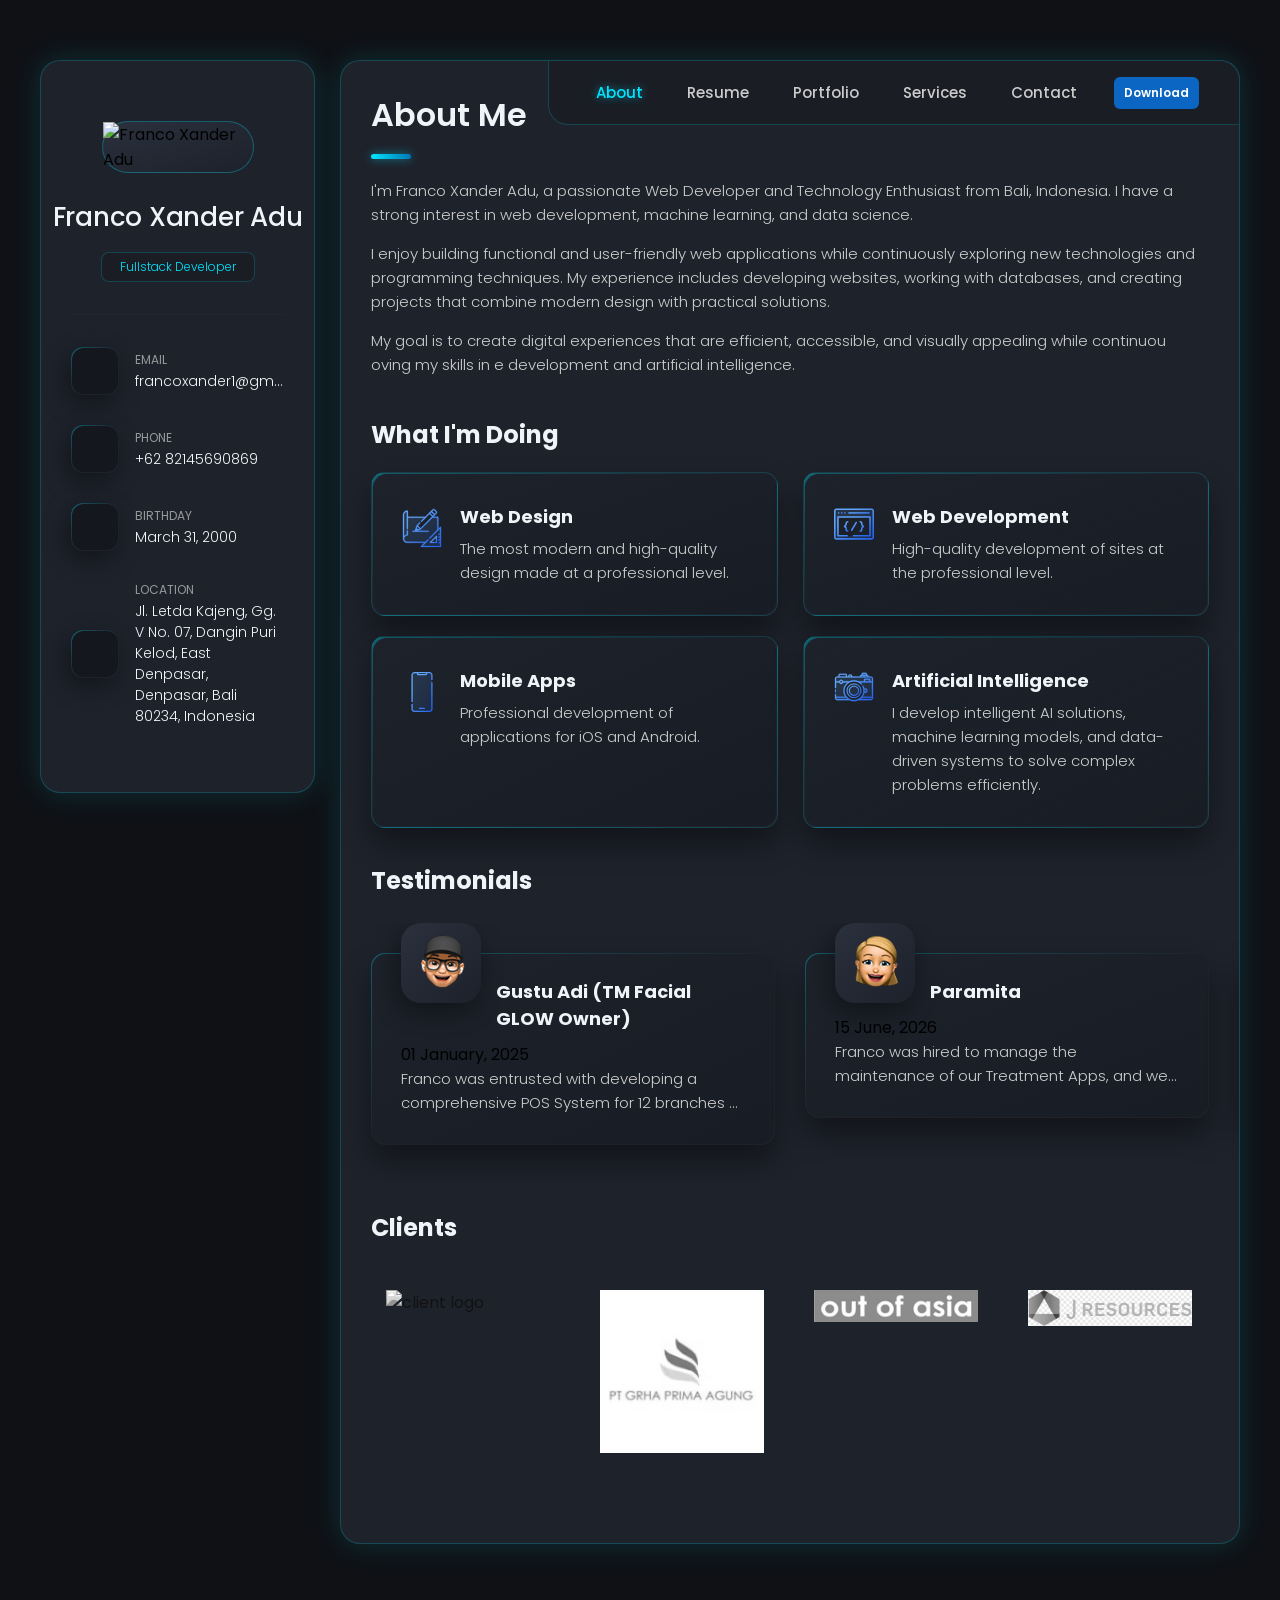
==== commit 4cf97db7: "Update Update" ====
--- a/index.html
+++ b/index.html
@@ -196,16 +196,40 @@
                         <button class="navbar-link" data-nav-link>Contact</button>
                     </li>
 
-                    <li class="navbar-item">
+                    <li class="navbar-item download-menu-wrapper" data-download-wrapper>
                         <button class="navbar-link download-cv-btn"
                                 id="downloadCvBtn"
                                 type="button"
-                                onclick="generatePDF()">
+                                aria-haspopup="true"
+                                aria-expanded="false"
+                                data-download-toggle>
 
                             <ion-icon name="download-outline"></ion-icon>
-                            <span>Download CV</span>
+                            <span>Download</span>
+                            <ion-icon name="chevron-down-outline" class="download-caret"></ion-icon>
 
                         </button>
+
+                        <ul class="download-menu" data-download-menu>
+                            <li>
+                                <button type="button" class="download-menu-item" onclick="generatePDF()">
+                                    <ion-icon name="document-text-outline"></ion-icon>
+                                    <span class="download-menu-item-text">
+                                        <strong>Download CV</strong>
+                                        <small>Profil, pendidikan &amp; pengalaman</small>
+                                    </span>
+                                </button>
+                            </li>
+                            <li>
+                                <button type="button" class="download-menu-item" onclick="generatePortfolioPDF()">
+                                    <ion-icon name="briefcase-outline"></ion-icon>
+                                    <span class="download-menu-item-text">
+                                        <strong>Download Portfolio</strong>
+                                        <small>Project, demo &amp; link portofolio</small>
+                                    </span>
+                                </button>
+                            </li>
+                        </ul>
                     </li>
 
                 </ul>
@@ -934,22 +958,68 @@
                         <li class="project-item active" data-filter-item data-category="web development">
                             <a href="javascript:void(0);" onclick="openImage('./assets/images/project-1.png')">
                                 <figure class="project-img">
-                                    <div class="project-item-icon-box"><ion-icon name="eye-outline"></ion-icon></div>
-                                    <img src="./assets/images/project-1.png" alt="Data Pegawai Perpustakaan" loading="lazy">
+                                    <div class="project-item-icon-box">
+                                        <ion-icon name="eye-outline"></ion-icon>
+                                    </div>
+
+                                    <img src="./assets/images/project-1.png"
+                                         alt="Data Pegawai Perpustakaan"
+                                         loading="lazy">
                                 </figure>
-                                <h3 class="project-title">Data Pegawai Perpustakaan (2026)</h3>
-                                <p class="project-category">Web development</p>
+
+                                <h3 class="project-title">
+                                    Data Pegawai Perpustakaan (2026)
+                                </h3>
+
+                                <p class="project-category">
+                                    Web Development • HTML, CSS, PHP, Laravel
+                                </p>
                             </a>
                         </li>
+
 
                         <li class="project-item active" data-filter-item data-category="web development">
                             <a href="javascript:void(0);" onclick="openImage('./assets/images/project-2.png')">
                                 <figure class="project-img">
-                                    <div class="project-item-icon-box"><ion-icon name="eye-outline"></ion-icon></div>
-                                    <img src="./assets/images/project-2.png" alt="finance" loading="lazy">
+                                    <div class="project-item-icon-box">
+                                        <ion-icon name="eye-outline"></ion-icon>
+                                    </div>
+
+                                    <img src="./assets/images/project-2.png"
+                                         alt="POS Klinik Kecantikan TM Facial Glow"
+                                         loading="lazy">
                                 </figure>
-                                <h3 class="project-title">POS Klinik Kecantikan TM Facial Glow</h3>
-                                <p class="project-category">Web development</p>
+
+                                <h3 class="project-title">
+                                    POS Klinik Kecantikan TM Facial Glow
+                                </h3>
+
+                                <p class="project-category">
+                                    Web Development • HTML, CSS, JavaScript, PHP, Laravel
+                                </p>
+                            </a>
+                        </li>
+
+
+                        <li class="project-item active" data-filter-item data-category="web development">
+                            <a href="javascript:void(0);" onclick="openImage('./assets/images/PenjualanSawit.png')">
+                                <figure class="project-img">
+                                    <div class="project-item-icon-box">
+                                        <ion-icon name="eye-outline"></ion-icon>
+                                    </div>
+
+                                    <img src="./assets/images/PenjualanSawit.png"
+                                         alt="POS Sawit Muda Maju Jaya Koperasi"
+                                         loading="lazy">
+                                </figure>
+
+                                <h3 class="project-title">
+                                    POS Sawit Muda Maju Jaya Koperasi
+                                </h3>
+
+                                <p class="project-category">
+                                    Web Development • HTML, CSS, JavaScript, PHP, Laravel, MySQL
+                                </p>
                             </a>
                         </li>
 
--- a/assets/css/style.css
+++ b/assets/css/style.css
@@ -1969,4 +1969,95 @@
 .download-cv-btn:hover {
     background: #004182 !important;
     transform: translateY(-1px);
+}
+
+.download-caret {
+    font-size: 12px !important;
+    margin-left: 2px;
+    transition: transform 0.25s ease;
+}
+
+.download-menu-wrapper {
+    position: relative;
+}
+
+.download-menu-wrapper.active .download-caret {
+    transform: rotate(180deg);
+}
+
+.download-menu {
+    position: absolute;
+    top: calc(100% + 10px);
+    right: 0;
+    min-width: 240px;
+    background: var(--eerie-black-2, #1E222B);
+    border: 1px solid var(--jet, #222733);
+    border-radius: 10px;
+    box-shadow: 0 12px 30px rgba(0, 0, 0, 0.45);
+    padding: 6px;
+    list-style: none;
+    z-index: 50;
+
+    opacity: 0;
+    visibility: hidden;
+    transform: translateY(-8px);
+    transition: opacity 0.25s ease, transform 0.25s ease, visibility 0.25s ease;
+}
+
+.download-menu-wrapper.active .download-menu {
+    opacity: 1;
+    visibility: visible;
+    transform: translateY(0);
+}
+
+.download-menu-item {
+    display: flex;
+    align-items: flex-start;
+    gap: 10px;
+    width: 100%;
+    background: transparent;
+    border: none;
+    border-radius: 8px;
+    padding: 10px 12px;
+    text-align: left;
+    cursor: pointer;
+    color: var(--light-gray, #CCCCCC);
+    transition: background 0.2s ease;
+}
+
+.download-menu-item:hover,
+.download-menu-item:focus-visible {
+    background: rgba(255, 255, 255, 0.06);
+}
+
+.download-menu-item ion-icon {
+    font-size: 18px;
+    color: var(--vegas-gold, #00B4D8);
+    margin-top: 2px;
+    flex-shrink: 0;
+}
+
+.download-menu-item-text {
+    display: flex;
+    flex-direction: column;
+    gap: 2px;
+}
+
+.download-menu-item-text strong {
+    font-size: 13px;
+    color: #fff;
+    font-weight: 600;
+}
+
+.download-menu-item-text small {
+    font-size: 11px;
+    color: var(--light-gray-70, rgba(204, 204, 204, 0.7));
+    line-height: 1.3;
+}
+
+@media (max-width: 580px) {
+    .download-menu {
+        right: -10px;
+        min-width: 220px;
+    }
 }
